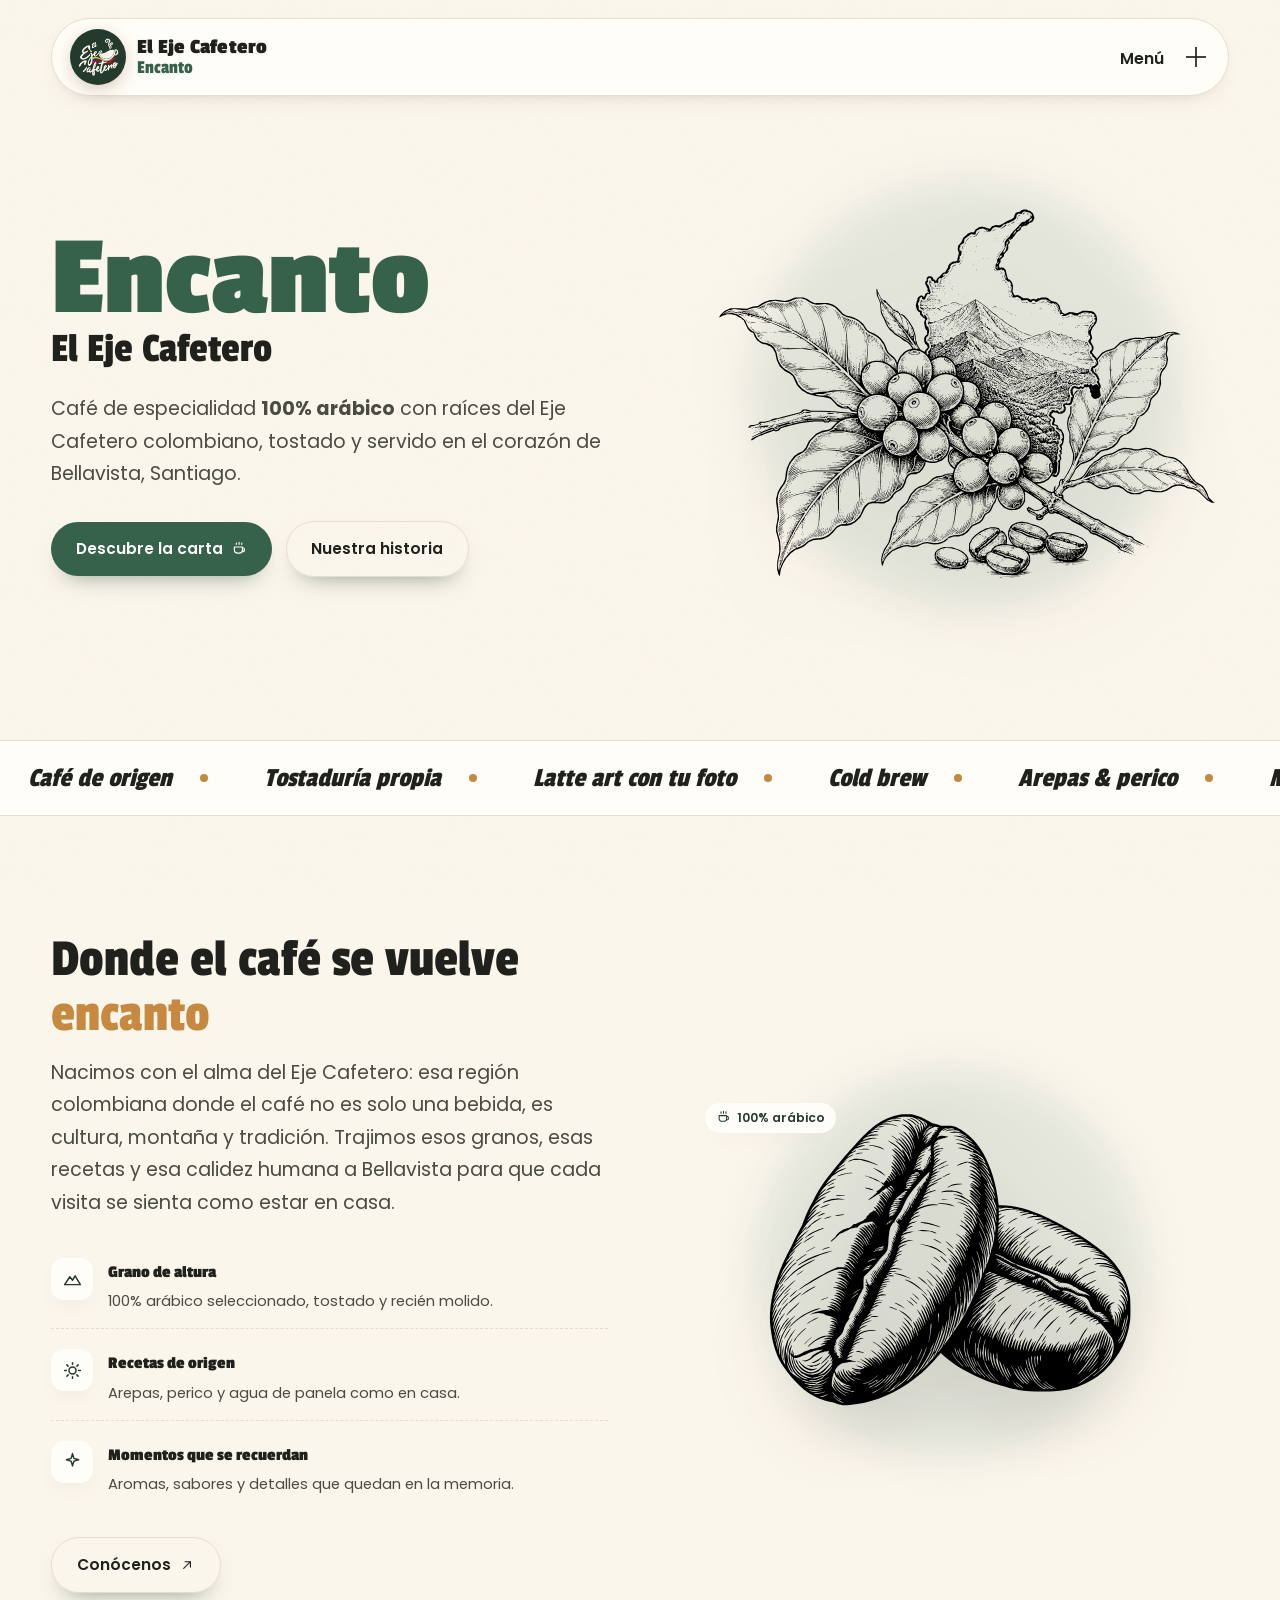
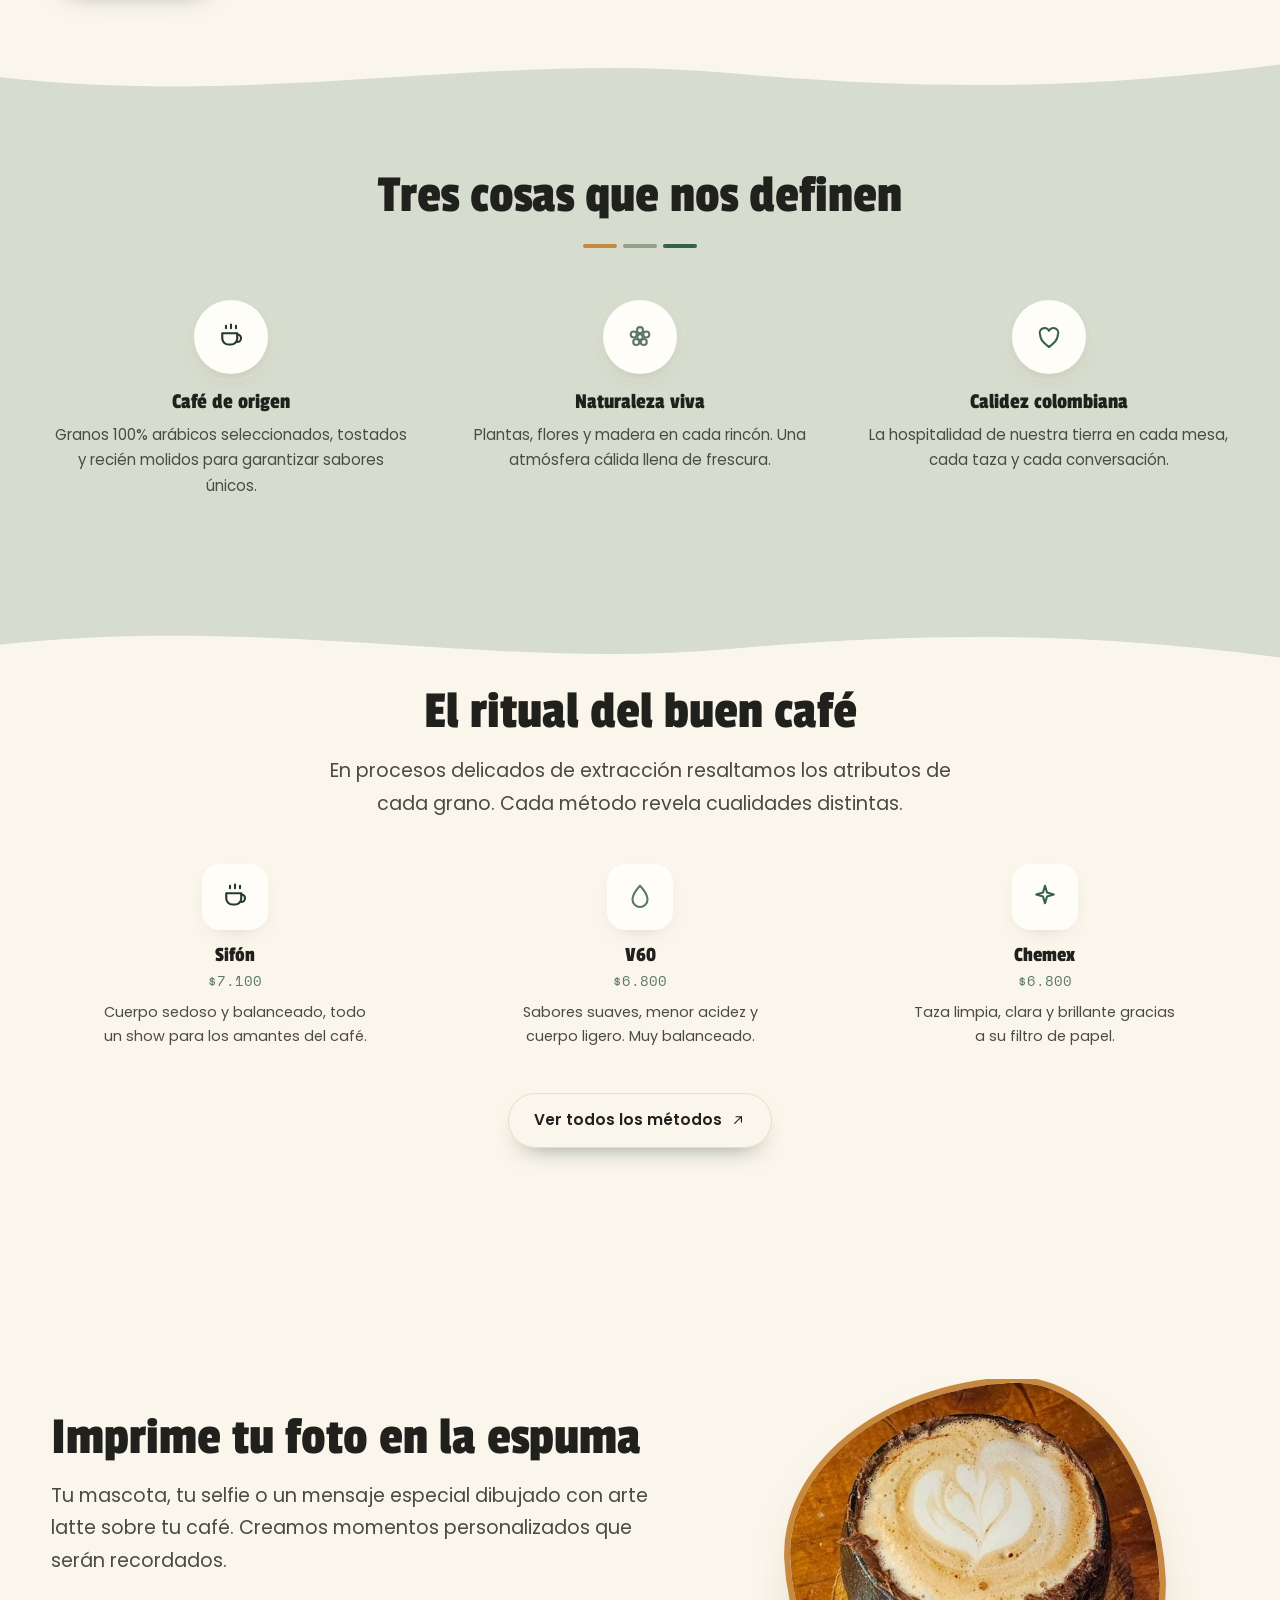
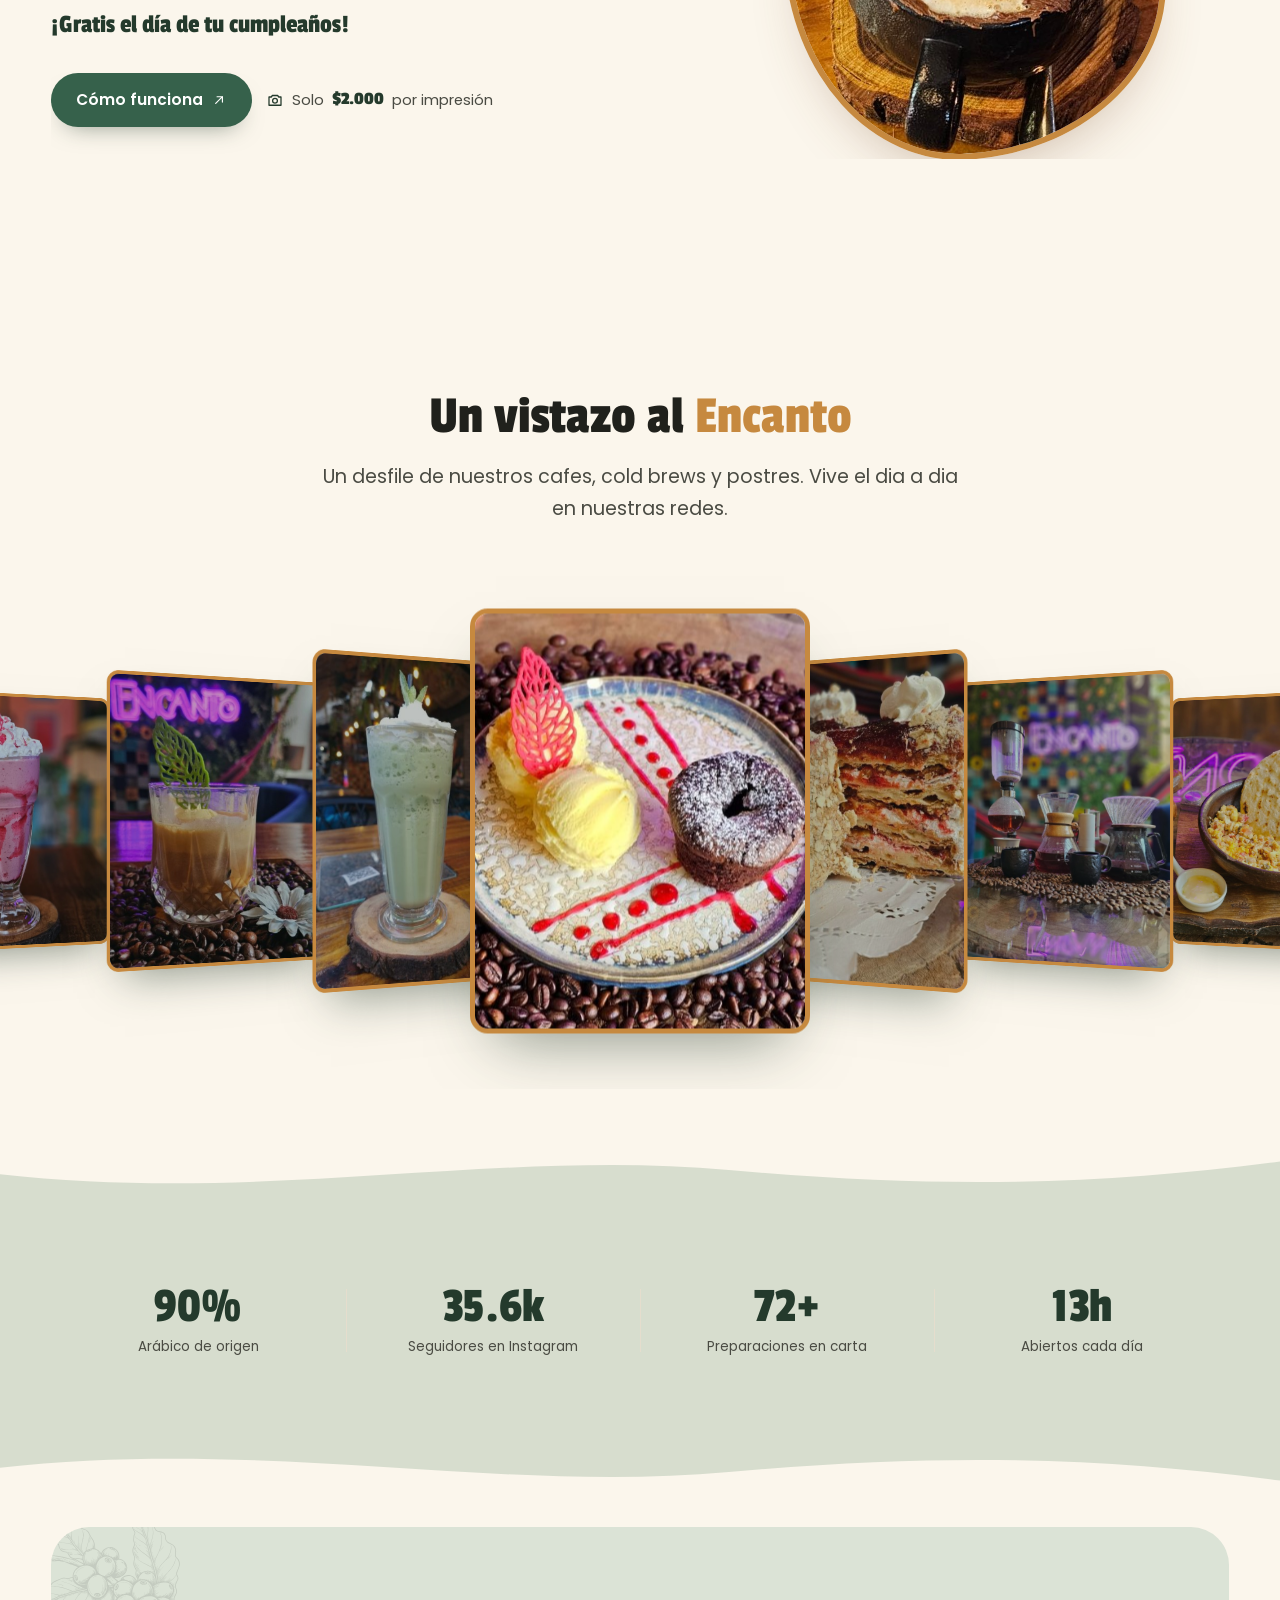
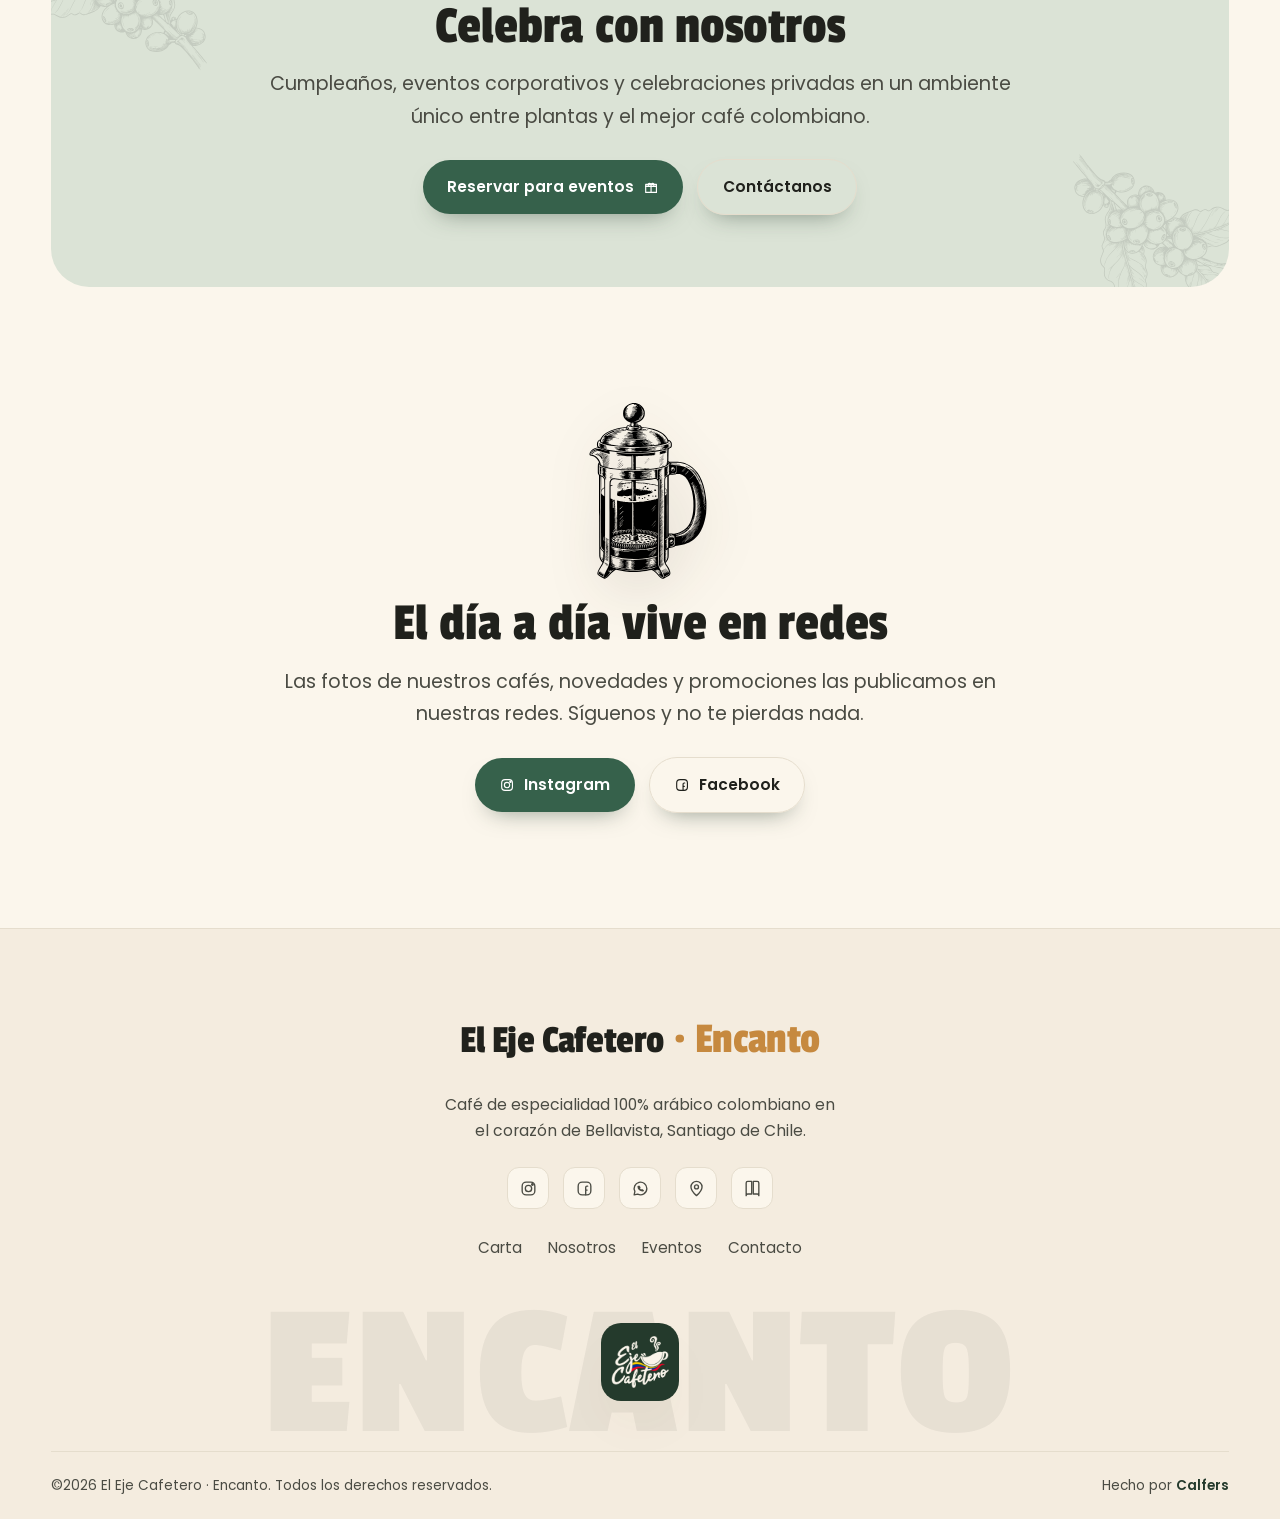
==== index.html @ 1b2e58f7 "Sitio web El Eje Cafetero · Encanto Café colombiano de especialidad en Bellavista, Santiago. Multipá" ====
<!DOCTYPE html>
<html lang="es">
<head>
<meta charset="UTF-8">
<meta name="viewport" content="width=device-width, initial-scale=1.0">
<title>El Eje Cafetero · Café colombiano de especialidad en Bellavista</title>
<meta name="description" content="El Eje Cafetero — Encanto. Café de especialidad 100% arábico colombiano en el corazón de Bellavista, Santiago. Métodos de filtrado, cold brew, arepas, postres y latte art con tu foto.">
<link rel="icon" href="assets/img/logo.svg">
<link rel="preconnect" href="https://fonts.googleapis.com">
<link rel="preconnect" href="https://fonts.gstatic.com" crossorigin>
<link href="https://fonts.googleapis.com/css2?family=Passion+One:wght@400;700;900&family=Poppins:wght@300;400;500;600&family=Space+Mono:wght@400;700&display=swap" rel="stylesheet">
<link rel="stylesheet" href="css/style.css">
</head>
<body>

<!-- ICON SPRITE -->
<svg width="0" height="0" style="position:absolute" aria-hidden="true"><defs>
<symbol id="ic-leaf" viewBox="0 0 24 24"><path d="M4 20c0-9 6-16 16-16 0 10-7 16-16 16z"/><path d="M9 15c2-3 5-5 8-6"/></symbol>
<symbol id="ic-coffee" viewBox="0 0 24 24"><path d="M5 9h12v4a5 5 0 0 1-5 5H10a5 5 0 0 1-5-5z"/><path d="M17 10a3 3 0 0 1 0 6"/><path d="M8 3v2M12 2v3M16 3v2"/></symbol>
<symbol id="ic-flower" viewBox="0 0 24 24"><circle cx="12" cy="12" r="2.2"/><circle cx="12" cy="6.5" r="2.4"/><circle cx="17" cy="10" r="2.4"/><circle cx="15" cy="16" r="2.4"/><circle cx="9" cy="16" r="2.4"/><circle cx="7" cy="10" r="2.4"/></symbol>
<symbol id="ic-cup" viewBox="0 0 24 24"><path d="M6 8h12l-1 11a2 2 0 0 1-2 2H9a2 2 0 0 1-2-2z"/><path d="M5 8h14l-1-3H6z"/></symbol>
<symbol id="ic-pin" viewBox="0 0 24 24"><path d="M12 21s7-6.3 7-11a7 7 0 1 0-14 0c0 4.7 7 11 7 11z"/><circle cx="12" cy="10" r="2.5"/></symbol>
<symbol id="ic-clock" viewBox="0 0 24 24"><circle cx="12" cy="12" r="8"/><path d="M12 8v4l3 2"/></symbol>
<symbol id="ic-camera" viewBox="0 0 24 24"><path d="M4 8h3l1.5-2h7L17 8h3v11H4z"/><circle cx="12" cy="13" r="3.2"/></symbol>
<symbol id="ic-instagram" viewBox="0 0 24 24"><rect x="4" y="4" width="16" height="16" rx="5"/><circle cx="12" cy="12" r="4"/><circle cx="17" cy="7" r="1"/></symbol>
<symbol id="ic-facebook" viewBox="0 0 24 24"><rect x="4" y="4" width="16" height="16" rx="5"/><path d="M13.5 20v-6M13.3 14h2M13.5 14v-3.4c0-1 .6-1.6 1.6-1.6H16"/></symbol>
<symbol id="ic-whatsapp" viewBox="0 0 24 24"><path d="M20 12a8 8 0 0 1-11.5 7.2L4 20l.9-4.3A8 8 0 1 1 20 12z"/><path d="M9 9.5c0 3 2.5 5.5 5.5 5.5.6 0 1-.5 1-.5l-1.5-1-1 .7c-1.2-.6-2.1-1.5-2.5-2.6l.7-.9-1-1.5s-.5.4-.7.8z"/></symbol>
<symbol id="ic-arrow-ur" viewBox="0 0 24 24"><path d="M7 17L17 7M9 7h8v8"/></symbol>
<symbol id="ic-arrow-up" viewBox="0 0 24 24"><path d="M12 19V5M6 11l6-6 6 6"/></symbol>
<symbol id="ic-heart" viewBox="0 0 24 24"><path d="M12 20s-7-4.6-7-9.5A3.7 3.7 0 0 1 12 7a3.7 3.7 0 0 1 7 3.5C19 15.4 12 20 12 20z"/></symbol>
<symbol id="ic-mountain" viewBox="0 0 24 24"><path d="M3 19l6-9 3 4 3-5 6 10z"/></symbol>
<symbol id="ic-drop" viewBox="0 0 24 24"><path d="M12 3s6 6.5 6 11a6 6 0 0 1-12 0c0-4.5 6-11 6-11z"/></symbol>
<symbol id="ic-sun" viewBox="0 0 24 24"><circle cx="12" cy="12" r="4"/><path d="M12 3v2M12 19v2M3 12h2M19 12h2M5.6 5.6l1.4 1.4M17 17l1.4 1.4M18.4 5.6L17 7M7 17l-1.4 1.4"/></symbol>
<symbol id="ic-sparkle" viewBox="0 0 24 24"><path d="M12 3l1.6 5.4L19 10l-5.4 1.6L12 17l-1.6-5.4L5 10l5.4-1.6z"/></symbol>
<symbol id="ic-gift" viewBox="0 0 24 24"><path d="M4 11h16v9H4z"/><path d="M4 8h16v3H4zM12 8v12M12 8c-2-3-6-1-4 1M12 8c2-3 6-1 4 1"/></symbol>
<symbol id="ic-book" viewBox="0 0 24 24"><path d="M4 5a2 2 0 0 1 2-2h5v16H6a2 2 0 0 0-2 2z"/><path d="M20 5a2 2 0 0 0-2-2h-5v16h5a2 2 0 0 1 2 2z"/></symbol>
</defs></svg>

<div class="bg-ambient"></div>
<div class="bg-noise"></div>
<div id="veil"></div>
<div id="preloader"><div class="pre-cup"><div class="cup"><div class="pre-steam"><span></span><span></span><span></span></div><img src="assets/img/logo.png" alt="" style="width:80px;height:80px"></div><div class="pre-label">El Eje Cafetero</div><div class="pre-bar"><i></i></div></div></div>

<!-- KINETIC NAV -->
<header class="kn-head">
  <div class="wrap"><div class="kn-bar">
    <a href="index.html" class="brand kn-brand"><img src="assets/img/logo.png" alt=""><span class="bt"><b>El Eje Cafetero</b><small>Encanto</small></span></a>
    <div class="kn-toggle" role="button" aria-label="Abrir menú" tabindex="0">
      <span class="kn-words"><span>Menú</span><span>Cerrar</span></span>
      <svg class="kn-plus" viewBox="0 0 16 16" aria-hidden="true"><path d="M7.33 16V0h1.34v16z" fill="currentColor"/><path d="M16 8.67H0V7.33h16z" fill="currentColor"/></svg>
    </div>
  </div></div>
</header>
<div class="kn-overlay">
  <div class="kn-scrim"></div>
  <div class="kn-drawer">
    <div class="kn-panel p1"></div><div class="kn-panel p2"></div><div class="kn-panel p3"></div>
    <div class="kn-content">
      <img class="kn-branch" src="assets/img/cafe1.svg" alt="">
      <div class="kn-eyebrow">El Eje Cafetero · Encanto</div>
      <ul class="kn-list">
        <li><a href="index.html"><span class="kn-n">01</span> Inicio</a></li>
        <li><a href="carta.html"><span class="kn-n">02</span> Carta</a></li>
        <li><a href="nosotros.html"><span class="kn-n">03</span> Nosotros</a></li>
        <li><a href="eventos.html"><span class="kn-n">04</span> Eventos</a></li>
        <li><a href="contacto.html"><span class="kn-n">05</span> Contacto</a></li>
      </ul>
      <div class="kn-foot">
        <span class="l"><svg class="ic"><use href="#ic-pin"/></svg> Barrio Bellavista, Santiago</span>
        <span class="l"><svg class="ic"><use href="#ic-clock"/></svg> Lun a Dom · 8:00 – 22:00</span>
        <a class="l" href="https://www.instagram.com/encanto_elejecafetero/" target="_blank" rel="noopener"><svg class="ic"><use href="#ic-instagram"/></svg> @encanto_elejecafetero</a>
      </div>
    </div>
  </div>
</div>

<!-- HERO -->
<section class="hero">
  <div class="wrap hero-grid">
    <div class="hero-text" data-reveal="left">
      <h1><span class="en">Encanto</span><span class="plain">El Eje Cafetero</span></h1>
      <p class="lead mt-s">Café de especialidad <b>100% arábico</b> con raíces del Eje Cafetero colombiano, tostado y servido en el corazón de Bellavista, Santiago.</p>
      <div class="hero-cta mt-m">
        <a href="carta.html" class="btn">Descubre la carta <svg class="ic"><use href="#ic-coffee"/></svg></a>
        <a href="nosotros.html" class="btn btn-ghost">Nuestra historia</a>
      </div>
    </div>
    <div class="hero-ill" data-reveal="right">
      <span class="halo"></span>
      <img src="assets/img/cafecolombia.svg" alt="Rama de café y mapa de Colombia">
    </div>
  </div>
</section>

<!-- MARQUEE -->
<div class="marquee"><div class="marquee-track">
  <span>Café de origen</span><span>Tostaduría propia</span><span>Latte art con tu foto</span><span>Cold brew</span><span>Arepas &amp; perico</span><span>Métodos de filtrado</span>
  <span>Café de origen</span><span>Tostaduría propia</span><span>Latte art con tu foto</span><span>Cold brew</span><span>Arepas &amp; perico</span><span>Métodos de filtrado</span>
</div></div>

<!-- HISTORIA -->
<section class="section">
  <div class="wrap zz">
    <div class="zz-text" data-reveal="left">
      <h2 class="h-lg">Donde el café se vuelve <span class="script">encanto</span></h2>
      <p class="lead mt-s">Nacimos con el alma del Eje Cafetero: esa región colombiana donde el café no es solo una bebida, es cultura, montaña y tradición. Trajimos esos granos, esas recetas y esa calidez humana a Bellavista para que cada visita se sienta como estar en casa.</p>
      <ul class="feature-list">
        <li><span class="fi"><svg class="ic"><use href="#ic-mountain"/></svg></span><div><b>Grano de altura</b><span>100% arábico seleccionado, tostado y recién molido.</span></div></li>
        <li><span class="fi"><svg class="ic"><use href="#ic-sun"/></svg></span><div><b>Recetas de origen</b><span>Arepas, perico y agua de panela como en casa.</span></div></li>
        <li><span class="fi"><svg class="ic"><use href="#ic-sparkle"/></svg></span><div><b>Momentos que se recuerdan</b><span>Aromas, sabores y detalles que quedan en la memoria.</span></div></li>
      </ul>
      <a href="nosotros.html" class="btn btn-ghost mt-m">Conócenos <svg class="ic"><use href="#ic-arrow-ur"/></svg></a>
    </div>
    <div class="zz-media" data-reveal="right">
      <div class="ill-free"><span class="halo"></span><span class="tag"><svg class="ic"><use href="#ic-coffee"/></svg> 100% arábico</span><img src="assets/img/cafe2.svg" alt="Granos de café ilustrados"></div>
    </div>
  </div>
</section>

<!-- ESENCIA trio -->
<section class="section sec-sage wv-sage" style="padding-top:clamp(30px,5vw,60px)">
  <div class="wrap head center" data-reveal>
    <h2 class="h-lg">Tres cosas que nos definen</h2>
    <div class="tri-thread"><i></i><i></i><i></i></div>
  </div>
  <div class="wrap trio mt-l">
    <div class="t" data-reveal data-delay="1"><div class="ring"><svg class="ic"><use href="#ic-coffee"/></svg></div><h3>Café de origen</h3><p>Granos 100% arábicos seleccionados, tostados y recién molidos para garantizar sabores únicos.</p></div>
    <div class="t" data-reveal data-delay="2"><div class="ring"><svg class="ic"><use href="#ic-flower"/></svg></div><h3>Naturaleza viva</h3><p>Plantas, flores y madera en cada rincón. Una atmósfera cálida llena de frescura.</p></div>
    <div class="t" data-reveal data-delay="3"><div class="ring"><svg class="ic"><use href="#ic-heart"/></svg></div><h3>Calidez colombiana</h3><p>La hospitalidad de nuestra tierra en cada mesa, cada taza y cada conversación.</p></div>
  </div>
</section>

<!-- MÉTODOS (iconos, sin fotos) -->
<section class="section sec-amber" style="padding-top:clamp(40px,6vw,70px)">
  <div class="wrap head center" data-reveal>
    <h2 class="h-lg">El ritual del buen café</h2>
    <p class="lead mt-s">En procesos delicados de extracción resaltamos los atributos de cada grano. Cada método revela cualidades distintas.</p>
  </div>
  <div class="wrap method-strip mt-l" style="align-items:start">
    <div class="method-ill" data-reveal data-delay="1"><div class="mi-ico"><svg class="ic"><use href="#ic-coffee"/></svg></div><h4>Sifón</h4><div class="m-price">$7.100</div><p>Cuerpo sedoso y balanceado, todo un show para los amantes del café.</p></div>
    <div class="method-ill" data-reveal data-delay="2"><div class="mi-ico"><svg class="ic"><use href="#ic-drop"/></svg></div><h4>V60</h4><div class="m-price">$6.800</div><p>Sabores suaves, menor acidez y cuerpo ligero. Muy balanceado.</p></div>
    <div class="method-ill" data-reveal data-delay="3"><div class="mi-ico"><svg class="ic"><use href="#ic-sparkle"/></svg></div><h4>Chemex</h4><div class="m-price">$6.800</div><p>Taza limpia, clara y brillante gracias a su filtro de papel.</p></div>
  </div>
  <div class="center mt-l" data-reveal><a href="carta.html" class="btn btn-ghost">Ver todos los métodos <svg class="ic"><use href="#ic-arrow-ur"/></svg></a></div>
</section>

<!-- IMPRIME TU FOTO -->
<section class="section sec-greenpale">
  <div class="wrap">
    <div class="print-band" data-reveal="scale">
      <div class="pb-grid">
        <div>
          <h2 class="h-lg">Imprime tu foto en la espuma</h2>
          <p class="lead mt-s">Tu mascota, tu selfie o un mensaje especial dibujado con arte latte sobre tu café. Creamos momentos personalizados que serán recordados.</p>
          <p class="mt-m" style="font-family:var(--font-script);font-size:1.6rem;color:var(--coral-deep)">¡Gratis el día de tu cumpleaños!</p>
          <div class="hero-cta mt-m">
            <a href="eventos.html" class="btn">Cómo funciona <svg class="ic"><use href="#ic-arrow-ur"/></svg></a>
            <span class="price-tag"><svg class="ic" style="width:18px;height:18px;color:var(--coral-deep)"><use href="#ic-camera"/></svg> Solo <b>$2.000</b> por impresión</span>
          </div>
        </div>
        <figure class="polaroid"><img src="assets/img/latte-2.jpg" alt="Latte art personalizado"><figcaption>tu recuerdo en café</figcaption></figure>
      </div>
    </div>
  </div>
</section>

<!-- CARRUSEL coverflow -->
<section class="section">
  <div class="wrap head center" data-reveal>
    <h2 class="h-lg">Un vistazo al <span class="script">Encanto</span></h2>
    <p class="lead mt-s">Un desfile de nuestros cafes, cold brews y postres. Vive el dia a dia en nuestras redes.</p>
  </div>
  <div class="cflow" data-coverflow data-images='["assets/img/hero-latte.jpg","assets/img/coldbrew-2.jpg","assets/img/juices.jpg","assets/img/tea-purple.jpg","assets/img/cake-red.jpg","assets/img/latte-1.jpg","assets/img/frappe-pink.jpg","assets/img/icedlatte.jpg","assets/img/matcha.jpg","assets/img/postre.jpg","assets/img/cake-milhoja.jpg","assets/img/filtrados.jpg","assets/img/arepa.jpg","assets/img/sandwich.jpg","assets/img/coldbrew-neon.jpg","assets/img/bombon.jpg","assets/img/milkshake.jpg","assets/img/sifon.jpg"]'></div>
</section>

<!-- STATS -->
<section class="section sec-sage wv-sage" style="padding:clamp(40px,5vw,70px) 0">
  <div class="wrap">
    <div class="stats" data-reveal>
      <div class="stat"><div class="num" data-count="100" data-suffix="%">0</div><div class="lbl">Arábico de origen</div></div>
      <div class="stat"><div class="num" data-count="39.5" data-dec="1" data-suffix="k">0</div><div class="lbl">Seguidores en Instagram</div></div>
      <div class="stat"><div class="num" data-count="80" data-suffix="+">0</div><div class="lbl">Preparaciones en carta</div></div>
      <div class="stat"><div class="num" data-count="14" data-suffix="h">0</div><div class="lbl">Abiertos cada día</div></div>
    </div>
  </div>
</section>

<!-- EVENTOS CTA (sin foto) -->
<section class="section" style="padding-top:clamp(48px,7vw,96px)">
  <div class="wrap">
    <div class="cta-band" data-reveal="scale">
      <img class="cta-branch a" src="assets/img/cafe1.svg" alt="">
      <img class="cta-branch b" src="assets/img/cafe1.svg" alt="">
      <h2 class="h-lg">Celebra con nosotros</h2>
      <p class="lead mt-s" style="margin-inline:auto">Cumpleaños, eventos corporativos y celebraciones privadas en un ambiente único entre plantas y el mejor café colombiano.</p>
      <div class="hero-cta mt-m" style="justify-content:center">
        <a href="eventos.html" class="btn">Reservar para eventos <svg class="ic"><use href="#ic-gift"/></svg></a>
        <a href="contacto.html" class="btn btn-ghost">Contáctanos</a>
      </div>
    </div>
  </div>
</section>

<!-- REDES (sin grilla de fotos) -->
<section class="section" style="padding-top:0">
  <div class="wrap center" data-reveal>
    <div class="redes-ill"><img src="assets/img/cafe3.svg" alt="Prensa francesa ilustrada"></div>
    <h2 class="h-lg mt-s">El día a día vive en redes</h2>
    <p class="lead mt-s" style="margin-inline:auto">Las fotos de nuestros cafés, novedades y promociones las publicamos en nuestras redes. Síguenos y no te pierdas nada.</p>
    <div class="hero-cta mt-m" style="justify-content:center">
      <a href="https://www.instagram.com/encanto_elejecafetero/" target="_blank" rel="noopener" class="btn"><svg class="ic"><use href="#ic-instagram"/></svg> Instagram</a>
      <a href="https://www.facebook.com/p/El-eje-cafetero-100063530592219/" target="_blank" rel="noopener" class="btn btn-ghost"><svg class="ic"><use href="#ic-facebook"/></svg> Facebook</a>
    </div>
  </div>
</section>

<!-- FOOTER -->
<footer class="foot">
  <div class="wrap">
    <div class="foot-top">
      <div class="foot-name">El Eje Cafetero <span class="script">· Encanto</span></div>
      <p class="foot-tag">Café de especialidad 100% arábico colombiano en el corazón de Bellavista, Santiago de Chile.</p>
      <div class="foot-social">
        <a href="https://www.instagram.com/encanto_elejecafetero/" target="_blank" rel="noopener" aria-label="Instagram"><svg class="ic"><use href="#ic-instagram"/></svg></a>
        <a href="https://www.facebook.com/p/El-eje-cafetero-100063530592219/" target="_blank" rel="noopener" aria-label="Facebook"><svg class="ic"><use href="#ic-facebook"/></svg></a>
        <a href="https://wa.me/56900000000" target="_blank" rel="noopener" aria-label="WhatsApp"><svg class="ic"><use href="#ic-whatsapp"/></svg></a>
        <a href="https://www.google.com/maps/search/cafeteria+bellavista+santiago" target="_blank" rel="noopener" aria-label="Mapa"><svg class="ic"><use href="#ic-pin"/></svg></a>
        <a href="carta.html" aria-label="Carta"><svg class="ic"><use href="#ic-book"/></svg></a>
      </div>
      <nav class="foot-nav">
        <a href="carta.html">Carta</a><a href="nosotros.html">Nosotros</a><a href="eventos.html">Eventos</a><a href="contacto.html">Contacto</a>
      </nav>
    </div>
    <div class="foot-word">
      <span class="foot-watermark">ENCANTO</span>
      <div class="foot-badge"><img src="assets/img/logo.png" alt="El Eje Cafetero"></div>
    </div>
    <div class="foot-legal">
      <span>©2026 El Eje Cafetero · Encanto. Todos los derechos reservados.</span>
      <span>Hecho por <a href="https://calfers.com" target="_blank" rel="noopener">Calfers</a></span>
    </div>
  </div>
</footer>

<button id="toTop" aria-label="Volver arriba"><svg class="ic"><use href="#ic-arrow-up"/></svg></button>
<script src="js/main.js"></script>
</body>
</html>
---- css/style.css ----
/* =========================================================
   EL EJE CAFETERO · Encanto
   Café de especialidad colombiano · Bellavista, Santiago
   Estética clara · pastel colombiano–caribeño
   ========================================================= */

/* ---------- Tokens ---------- */
:root{
  /* base — crema / marfil (pastel, plano) */
  --cream:#fbf6ec;
  --sand:#f0e9dd;
  --paper:#fffdf8;
  --paper-2:#f4ecdf;
  --espresso:#243a2c;   /* verde bosque para secciones/insignias oscuras */

  /* tinta cálida */
  --ink:#20211c;
  --ink-soft:#4a4b43;
  --muted:#7c8a78;
  --line:#e5ddcd;

  /* PALETA (pastel natural) — verde bosque · salvia · ámbar */
  --coral:#36614b;      /* verde bosque (primario) */
  --coral-deep:#243a2c;
  --coral-soft:#dbe3d6;
  --mango:#c6893f;      /* ámbar (acento) */
  --mango-deep:#a86f2c;
  --mango-soft:#f0e2cb;
  --aqua:#7c8a78;       /* salvia */
  --aqua-deep:#5c7a63;
  --aqua-soft:#d7ddce;
  --leaf:#5c7a63;
  --leaf-deep:#36614b;
  --leaf-soft:#cdd6cb;
  --rose:#c6893f;
  --rose-soft:#f0e2cb;
  --sky:#8fa08d;
  --sky-deep:#5c7a63;
  --sky-soft:#d9dfd2;
  --wa:#3f7d59;

  --radius:16px;
  --radius-lg:26px;
  --radius-xl:38px;
  --shadow-s:0 8px 22px -14px rgba(90,60,40,.35);
  --shadow:0 26px 60px -30px rgba(120,70,40,.45);
  --shadow-warm:0 30px 70px -34px rgba(207,107,72,.5);
  --maxw:1180px;

  --font-display:'Passion One', system-ui, sans-serif;
  --font-body:'Poppins', system-ui, sans-serif;
  --font-mono:'Space Mono', ui-monospace, monospace;
  --font-script:'Passion One', system-ui, sans-serif;

  --ease:cubic-bezier(.22,.61,.36,1);
}

/* ---------- Reset ---------- */
*,*::before,*::after{box-sizing:border-box;margin:0;padding:0}
html{scroll-behavior:smooth;-webkit-text-size-adjust:100%}
body{
  font-family:var(--font-body);
  color:var(--ink);
  background:var(--cream);
  line-height:1.7;
  overflow-x:hidden;
  min-height:100vh;
}
img{max-width:100%;display:block}
a{color:inherit;text-decoration:none}
button{font-family:inherit;cursor:pointer;border:none;background:none;color:inherit}
ul{list-style:none}
::selection{background:var(--coral-soft);color:var(--coral-deep)}
svg{display:block}
.ic{width:1.15em;height:1.15em;fill:none;stroke:currentColor;stroke-width:1.7;stroke-linecap:round;stroke-linejoin:round}

/* ---------- Ambient soft background ---------- */
.bg-ambient{
  position:fixed;inset:0;z-index:-3;
  background:
    radial-gradient(760px 520px at 8% -6%, rgba(244,191,31,.16), transparent 60%),
    radial-gradient(720px 620px at 98% 4%, rgba(59,69,201,.10), transparent 62%),
    radial-gradient(820px 640px at 50% 116%, rgba(74,147,112,.14), transparent 60%),
    linear-gradient(180deg,#fcf7ec,#faf4e8 45%,#f6efe1);
}
.bg-noise{
  position:fixed;inset:0;z-index:-2;pointer-events:none;opacity:.5;
  background-image:url("data:image/svg+xml,%3Csvg xmlns='http://www.w3.org/2000/svg' width='140' height='140'%3E%3Cfilter id='n'%3E%3CfeTurbulence type='fractalNoise' baseFrequency='0.85' numOctaves='2'/%3E%3C/filter%3E%3Crect width='100%25' height='100%25' filter='url(%23n)' opacity='0.03'/%3E%3C/svg%3E");
}
#flora{position:fixed;inset:0;z-index:-1;pointer-events:none;overflow:hidden}
.flora-item{position:absolute;top:-8vh;will-change:transform;opacity:0;animation:drift linear forwards}
@keyframes drift{
  0%{transform:translateY(-10vh) rotate(0);opacity:0}
  10%{opacity:.45}
  90%{opacity:.4}
  100%{transform:translateY(112vh) rotate(300deg);opacity:0}
}

/* ---------- Preloader ---------- */
#preloader{
  position:fixed;inset:0;z-index:9999;display:grid;place-items:center;
  background:radial-gradient(circle at 50% 42%,#fffdf8,#f6ead6);
  transition:opacity .7s var(--ease),visibility .7s;
}
#preloader.done{opacity:0;visibility:hidden}
.pre-cup{display:flex;flex-direction:column;align-items:center;gap:16px}
.pre-cup .cup{width:80px;height:80px;position:relative}
.pre-steam span{position:absolute;bottom:80px;left:calc(50% - 2px);width:4px;height:22px;border-radius:6px;
  background:linear-gradient(var(--coral),transparent);opacity:0;animation:steam 1.8s infinite}
.pre-steam span:nth-child(1){transform:translateX(-13px);animation-delay:0s}
.pre-steam span:nth-child(2){animation-delay:.4s}
.pre-steam span:nth-child(3){transform:translateX(13px);animation-delay:.8s}
@keyframes steam{0%{opacity:0;transform:translateY(0) scaleY(.6)}40%{opacity:.7}100%{opacity:0;transform:translateY(-22px) scaleY(1.3)}}
.pre-label{font-family:var(--font-script);font-size:2rem;color:var(--coral-deep)}
.pre-bar{width:150px;height:3px;border-radius:3px;background:rgba(0,0,0,.08);overflow:hidden}
.pre-bar i{display:block;height:100%;width:40%;background:linear-gradient(90deg,var(--mango),var(--coral),var(--aqua));animation:load 1.1s var(--ease) infinite}
@keyframes load{0%{transform:translateX(-100%)}100%{transform:translateX(320%)}}

/* ---------- Page transition veil ---------- */
#veil{position:fixed;inset:0;z-index:9000;pointer-events:none;background:var(--cream);opacity:0;transition:opacity .5s var(--ease)}
body.leaving #veil{opacity:1;pointer-events:all}

/* ---------- Layout helpers ---------- */
.wrap{width:min(var(--maxw),92vw);margin-inline:auto}
.section{padding:clamp(64px,9vw,120px) 0;position:relative}
.tint-aqua{background:linear-gradient(180deg,var(--aqua-soft),#eef8f5)}
.tint-coral{background:linear-gradient(180deg,var(--coral-soft),#fdeee5)}
.tint-mango{background:linear-gradient(180deg,var(--mango-soft),#fdf5df)}
.tint-leaf{background:linear-gradient(180deg,var(--leaf-soft),#eff6e3)}
.tint-paper{background:var(--paper)}

h1,h2,h3,h4{font-family:var(--font-display);font-weight:600;line-height:1.05;letter-spacing:-.01em;color:var(--ink)}
.h-xl{font-size:clamp(2.7rem,7vw,5.2rem)}
.h-lg{font-size:clamp(2rem,4.6vw,3.4rem)}
.h-md{font-size:clamp(1.5rem,3vw,2.2rem)}
.script{font-family:var(--font-script);color:var(--coral);font-weight:700}
.lead{font-size:clamp(1.02rem,1.5vw,1.2rem);color:var(--ink-soft);max-width:62ch}
.center{text-align:center}
.center .lead{margin-inline:auto}
.thread{height:0;border:none;border-top:2px dotted var(--line);margin:22px 0;position:relative}
.tri-thread{display:inline-flex;gap:6px;align-items:center}
.tri-thread i{width:34px;height:4px;border-radius:4px}
.tri-thread i:nth-child(1){background:var(--mango)}
.tri-thread i:nth-child(2){background:var(--sky)}
.tri-thread i:nth-child(3){background:var(--coral)}
.center .tri-thread{margin:20px auto 0}

/* ---------- Buttons ---------- */
.btn{
  --bg:var(--coral);--fg:#fff;
  display:inline-flex;align-items:center;gap:.55em;
  padding:.9em 1.6em;border-radius:100px;font-weight:600;font-size:.96rem;
  background:var(--bg);color:var(--fg);position:relative;overflow:hidden;
  transition:transform .3s var(--ease),box-shadow .3s var(--ease),background .3s;
  box-shadow:0 14px 26px -14px rgba(207,107,72,.6);
}
.btn:hover{transform:translateY(-3px);box-shadow:0 20px 34px -14px rgba(207,107,72,.7)}
.btn .ic{width:1.05em;height:1.05em}
.btn-ghost{--bg:transparent;--fg:var(--ink);border:1.6px solid var(--line);box-shadow:none}
.btn-ghost:hover{border-color:var(--coral);color:var(--coral-deep);box-shadow:none}
.btn-aqua{--bg:var(--aqua-deep)}
.btn-wa{--bg:var(--wa)}
.btn-dark{--bg:var(--ink)}

/* ---------- Header / Nav ---------- */
.site-head{position:fixed;top:0;left:0;right:0;z-index:800;transition:padding .4s;padding:18px 0}
.nav{display:flex;align-items:center;justify-content:space-between;gap:20px;
  padding:10px 14px 10px 18px;border-radius:100px;transition:background .4s,box-shadow .4s,border-color .4s;
  border:1px solid transparent}
.site-head.scrolled .nav{background:rgba(255,253,249,.82);backdrop-filter:blur(14px) saturate(1.2);
  border-color:var(--line);box-shadow:var(--shadow-s)}
.brand{display:flex;align-items:center;gap:11px}
.brand img{width:44px;height:44px;filter:drop-shadow(0 4px 8px rgba(120,70,40,.18))}
.brand .bt{line-height:1;display:flex;flex-direction:column}
.brand .bt b{font-family:var(--font-display);font-size:1.08rem;letter-spacing:.01em;color:var(--ink)}
.brand .bt small{font-family:var(--font-script);color:var(--coral);font-size:1rem;margin-top:-1px}
.nav-links{display:flex;align-items:center;gap:2px}
.nav-links a{padding:.5em .95em;border-radius:100px;font-size:.93rem;font-weight:500;color:var(--ink-soft);position:relative;transition:color .3s,background .3s}
.nav-links a:hover{color:var(--ink)}
.nav-links a.active{color:var(--coral-deep);background:var(--coral-soft)}
.nav-cta{display:flex;align-items:center;gap:12px}
.burger{display:none;width:44px;height:44px;border-radius:14px;background:var(--sand);position:relative}
.burger span{position:absolute;left:12px;right:12px;height:2px;background:var(--ink);border-radius:2px;transition:.3s}
.burger span:nth-child(1){top:16px}.burger span:nth-child(2){top:21px}.burger span:nth-child(3){top:26px}
.burger.open span:nth-child(1){top:21px;transform:rotate(45deg)}
.burger.open span:nth-child(2){opacity:0}
.burger.open span:nth-child(3){top:21px;transform:rotate(-45deg)}
.mobile-menu{position:fixed;inset:0;z-index:790;background:rgba(252,246,236,.98);backdrop-filter:blur(6px);
  display:flex;flex-direction:column;align-items:center;justify-content:center;gap:6px;opacity:0;visibility:hidden;transition:opacity .4s,visibility .4s}
.mobile-menu.open{opacity:1;visibility:visible}
.mobile-menu a{font-family:var(--font-display);font-size:2rem;color:var(--ink-soft);transition:color .3s,transform .3s}
.mobile-menu a:hover{color:var(--coral);transform:scale(1.04)}

/* ---------- HERO ---------- */
.hero{position:relative;padding:150px 0 90px;overflow:hidden}
.hero-grid{display:grid;grid-template-columns:1.05fr .95fr;gap:clamp(30px,5vw,64px);align-items:center}
.hero-flagchip{display:inline-flex;align-items:center;gap:9px;padding:.4em .9em;border-radius:100px;background:var(--paper);border:1px solid var(--line);font-size:.82rem;color:var(--ink-soft);box-shadow:var(--shadow-s)}
.flag-dot{display:inline-flex;border-radius:3px;overflow:hidden;width:22px;height:15px;box-shadow:0 1px 3px rgba(0,0,0,.12)}
.flag-dot i{flex:1}.flag-dot i:nth-child(1){background:var(--mango)}.flag-dot i:nth-child(2){background:var(--sky)}.flag-dot i:nth-child(3){background:var(--coral)}
.hero h1{margin:20px 0 8px}
.hero h1 .en{display:block;font-family:var(--font-script);font-weight:700;color:var(--coral);font-size:clamp(3.6rem,9vw,6.4rem);line-height:.85}
.hero h1 .plain{display:block;font-size:clamp(1.6rem,3.4vw,2.4rem);color:var(--ink);font-weight:500}
.hero .lead{margin:22px 0 30px}
.hero-cta{display:flex;flex-wrap:wrap;gap:14px;align-items:center}
.hero-note{display:flex;align-items:center;gap:20px;margin-top:30px;flex-wrap:wrap}
.hero-note .mini{display:flex;align-items:center;gap:9px;font-size:.86rem;color:var(--ink-soft)}
.hero-note .mini .ic{width:19px;height:19px;color:var(--aqua-deep)}

/* hero media collage */
.hero-media{position:relative;aspect-ratio:1/1}
.hero-media .m-main{position:absolute;inset:6% 10% 6% 6%;border-radius:var(--radius-xl);overflow:hidden;box-shadow:var(--shadow);border:6px solid var(--paper)}
.hero-media .m-main img{width:100%;height:100%;object-fit:cover}
.hero-media .m-badge{position:absolute;right:2%;bottom:12%;background:var(--paper);border-radius:20px;padding:14px 18px;box-shadow:var(--shadow);display:flex;align-items:center;gap:12px;max-width:60%}
.hero-media .m-badge .n{font-family:var(--font-display);font-size:1.8rem;color:var(--coral);line-height:1}
.hero-media .m-badge small{font-size:.78rem;color:var(--ink-soft);line-height:1.3}
.hero-media .blob{position:absolute;border-radius:50%;filter:blur(6px);z-index:-1}
.hero-media .blob.b1{width:130px;height:130px;background:var(--aqua-soft);top:-4%;right:6%}
.hero-media .blob.b2{width:90px;height:90px;background:var(--mango-soft);bottom:2%;left:-2%}
.deco-leaf{position:absolute;width:90px;opacity:.9;z-index:2}
.hero-media .leaf-1{top:-3%;left:-2%;transform:rotate(-18deg)}
.hero-media .leaf-2{bottom:6%;right:-3%;transform:rotate(150deg);width:72px}

.scroll-hint{display:flex;align-items:center;gap:10px;margin-top:36px;font-size:.72rem;letter-spacing:.22em;text-transform:uppercase;color:var(--muted)}
.scroll-hint .ln{width:44px;height:1px;background:var(--muted);position:relative;overflow:hidden}
.scroll-hint .ln::after{content:"";position:absolute;inset:0;width:40%;background:var(--coral);animation:slide 1.8s infinite}
@keyframes slide{0%{transform:translateX(-120%)}100%{transform:translateX(320%)}}

/* ---------- Section dividers ---------- */
.wave{display:block;width:100%;height:auto;line-height:0}
.garland{display:flex;align-items:center;justify-content:center;gap:14px;color:var(--leaf-deep)}
.garland .ic{width:26px;height:26px}
.garland::before,.garland::after{content:"";height:1px;flex:0 0 80px;background:linear-gradient(90deg,transparent,var(--leaf))}
.garland::after{background:linear-gradient(90deg,var(--leaf),transparent)}

/* ---------- Section heading (no eyebrow) ---------- */
.head{max-width:66ch}
.head.center{margin-inline:auto}
.head .h-lg + .lead{margin-top:16px}

/* ---------- Editorial zig-zag rows ---------- */
.zz{display:grid;grid-template-columns:1fr 1fr;gap:clamp(28px,5vw,70px);align-items:center}
.zz + .zz{margin-top:clamp(40px,6vw,86px)}
.zz.rev .zz-text{order:2}
.zz-media{position:relative}
.zz-media .frame{border-radius:var(--radius-xl);overflow:hidden;box-shadow:var(--shadow);border:6px solid var(--paper);aspect-ratio:5/4}
.zz-media .frame img{width:100%;height:100%;object-fit:cover;transition:transform .8s var(--ease)}
.zz-media:hover .frame img{transform:scale(1.05)}
.zz-media .tag{position:absolute;top:16px;left:16px;background:var(--paper);border-radius:100px;padding:.4em .9em;font-size:.76rem;font-weight:600;color:var(--coral-deep);box-shadow:var(--shadow-s);display:inline-flex;align-items:center;gap:6px}
.zz-media .tag .ic{width:15px;height:15px}
.zz-media .price-chip{position:absolute;bottom:-14px;right:22px;background:var(--mango);color:#4a3510;font-family:var(--font-display);font-weight:600;font-size:1.15rem;padding:.4em .8em;border-radius:14px;box-shadow:var(--shadow-s)}
.zz-text h3{font-size:clamp(1.7rem,3.4vw,2.5rem);margin-bottom:10px}
.zz-num{font-family:var(--font-mono);font-size:.8rem;letter-spacing:.15em;color:var(--aqua-deep);margin-bottom:12px;display:inline-block}

/* ---------- Feature list (icons, no cards) ---------- */
.feature-list{display:grid;gap:6px;margin-top:24px}
.feature-list li{display:flex;gap:15px;align-items:flex-start;padding:14px 0;border-bottom:1px dashed var(--line)}
.feature-list li:last-child{border-bottom:none}
.feature-list .fi{flex:0 0 42px;height:42px;border-radius:13px;display:grid;place-items:center;background:var(--paper);box-shadow:var(--shadow-s);color:var(--coral-deep)}
.feature-list .fi .ic{width:21px;height:21px}
.feature-list b{display:block;font-family:var(--font-display);font-size:1.08rem;color:var(--ink)}
.feature-list span{font-size:.92rem;color:var(--ink-soft)}

/* ---------- Trio (icon columns, no boxes) ---------- */
.trio{display:grid;grid-template-columns:repeat(3,1fr);gap:clamp(24px,4vw,48px)}
.trio .t{text-align:center}
.trio .t .ring{width:74px;height:74px;margin:0 auto 18px;border-radius:50%;display:grid;place-items:center;
  background:var(--paper);box-shadow:var(--shadow-s);color:var(--coral-deep);position:relative}
.trio .t .ring::after{content:"";position:absolute;inset:-7px;border-radius:50%;border:1.6px dashed var(--line)}
.trio .t .ring .ic{width:30px;height:30px}
.trio .t:nth-child(2) .ring{color:var(--aqua-deep)}
.trio .t:nth-child(3) .ring{color:var(--leaf-deep)}
.trio .t h3{font-size:1.35rem;margin-bottom:8px}
.trio .t p{font-size:.94rem;color:var(--ink-soft)}

/* ---------- Steps (numbered, connected) ---------- */
.steps{display:grid;grid-template-columns:repeat(3,1fr);gap:clamp(20px,4vw,40px);position:relative}
.steps .st{text-align:center;position:relative}
.steps .st .no{width:58px;height:58px;margin:0 auto 16px;border-radius:50%;display:grid;place-items:center;
  font-family:var(--font-display);font-size:1.4rem;color:#fff;background:var(--coral);box-shadow:var(--shadow-s)}
.steps .st:nth-child(2) .no{background:var(--aqua-deep)}
.steps .st:nth-child(3) .no{background:var(--leaf-deep)}
.steps .st h3{font-size:1.25rem;margin-bottom:6px}
.steps .st p{font-size:.92rem;color:var(--ink-soft)}

/* ---------- Print feature band (no neon) ---------- */
.print-band{position:relative;overflow:hidden;border-radius:var(--radius-xl);
  background:linear-gradient(120deg,var(--coral-soft),var(--mango-soft) 55%,var(--aqua-soft));
  padding:clamp(34px,5vw,66px)}
.print-band .pb-grid{display:grid;grid-template-columns:1.1fr .9fr;gap:clamp(28px,4vw,54px);align-items:center;position:relative;z-index:1}
.print-band .polaroid{background:var(--paper);padding:14px 14px 46px;border-radius:12px;box-shadow:var(--shadow);transform:rotate(-3deg);max-width:330px;margin-inline:auto}
.print-band .polaroid img{border-radius:6px;aspect-ratio:1/1;object-fit:cover}
.print-band .polaroid figcaption{font-family:var(--font-script);text-align:center;color:var(--coral-deep);font-size:1.5rem;margin-top:8px}
.price-tag{display:inline-flex;align-items:center;gap:8px;font-size:.92rem;color:var(--ink-soft)}
.price-tag b{font-family:var(--font-display);color:var(--coral-deep);font-size:1.1rem}

/* ---------- Methods strip (framed photos, labels below) ---------- */
.method-strip{display:grid;grid-template-columns:repeat(3,1fr);gap:clamp(20px,3vw,36px)}
.method{text-align:center}
.method .ph{border-radius:var(--radius-lg);overflow:hidden;box-shadow:var(--shadow);border:5px solid var(--paper);aspect-ratio:4/5;position:relative}
.method .ph img{width:100%;height:100%;object-fit:cover;transition:transform .8s var(--ease)}
.method:hover .ph img{transform:scale(1.06)}
.method h4{font-size:1.3rem;margin-top:16px}
.method .m-price{font-family:var(--font-mono);color:var(--aqua-deep);font-size:.9rem;margin-top:2px}
.method p{font-size:.88rem;color:var(--ink-soft);margin-top:6px;max-width:30ch;margin-inline:auto}

/* ---------- Stats inline (no boxes) ---------- */
.stats{display:flex;flex-wrap:wrap;justify-content:center;gap:0}
.stats .stat{flex:1;min-width:150px;text-align:center;padding:14px 22px;position:relative}
.stats .stat + .stat::before{content:"";position:absolute;left:0;top:20%;bottom:20%;width:1px;background:var(--line)}
.stats .num{font-family:var(--font-display);font-size:clamp(2.2rem,4vw,3.1rem);color:var(--coral-deep);line-height:1}
.stats .lbl{font-size:.84rem;color:var(--ink-soft);margin-top:4px}

/* ---------- Wide banner (photo bleed) ---------- */
.banner{position:relative;border-radius:var(--radius-xl);overflow:hidden;box-shadow:var(--shadow);min-height:360px;display:flex;align-items:center}
.banner img{position:absolute;inset:0;width:100%;height:100%;object-fit:cover}
.banner::after{content:"";position:absolute;inset:0;background:linear-gradient(90deg,rgba(63,45,36,.82),rgba(63,45,36,.35) 60%,transparent)}
.banner .banner-in{position:relative;z-index:1;padding:clamp(30px,5vw,64px);max-width:620px;color:#fff}
.banner .banner-in h2,.banner .banner-in .lead{color:#fff}
.banner .banner-in .lead{color:rgba(255,255,255,.9)}

/* ---------- Marquee ---------- */
.marquee{overflow:hidden;border-block:1px solid var(--line);background:var(--paper)}
.marquee-track{display:flex;width:max-content;animation:scrollx 34s linear infinite}
.marquee:hover .marquee-track{animation-play-state:paused}
.marquee span{font-family:var(--font-display);font-style:italic;font-size:clamp(1.05rem,2.2vw,1.7rem);padding:14px 28px;color:var(--ink);display:inline-flex;align-items:center;gap:28px}
.marquee span::after{content:"";width:8px;height:8px;border-radius:50%;background:var(--coral)}
@keyframes scrollx{to{transform:translateX(-50%)}}

/* ---------- Gallery masonry ---------- */
.gallery{columns:3;column-gap:16px}
.gallery img{width:100%;border-radius:var(--radius);margin-bottom:16px;cursor:pointer;transition:transform .5s var(--ease),box-shadow .5s;box-shadow:var(--shadow-s)}
.gallery img:hover{transform:translateY(-4px) scale(1.01);box-shadow:var(--shadow)}
@media(max-width:800px){.gallery{columns:2}}
@media(max-width:480px){.gallery{columns:1}}

/* insta strip */
.insta-strip{display:grid;grid-template-columns:repeat(6,1fr);gap:12px}
.insta-strip a{border-radius:var(--radius);overflow:hidden;aspect-ratio:1/1;box-shadow:var(--shadow-s);position:relative}
.insta-strip a img{width:100%;height:100%;object-fit:cover;transition:transform .6s var(--ease)}
.insta-strip a:hover img{transform:scale(1.08)}
.insta-strip a::after{content:"";position:absolute;inset:0;background:rgba(207,107,72,0);transition:.4s}
.insta-strip a:hover::after{background:rgba(207,107,72,.18)}
@media(max-width:820px){.insta-strip{grid-template-columns:repeat(3,1fr)}}

/* lightbox */
#lightbox{position:fixed;inset:0;z-index:9500;background:rgba(50,32,22,.82);backdrop-filter:blur(4px);display:grid;place-items:center;padding:5vw;opacity:0;visibility:hidden;transition:opacity .4s,visibility .4s}
#lightbox.open{opacity:1;visibility:visible}
#lightbox img{max-width:90vw;max-height:86vh;border-radius:14px;box-shadow:var(--shadow);transform:scale(.94);transition:transform .4s;border:6px solid var(--paper)}
#lightbox.open img{transform:scale(1)}
#lightbox .lb-close{position:absolute;top:22px;right:26px;color:#fff;width:48px;height:48px;border-radius:50%;background:rgba(255,255,255,.14);display:grid;place-items:center}
#lightbox .lb-close .ic{width:22px;height:22px}

/* ---------- Timeline ---------- */
.timeline{position:relative;padding-left:36px}
.timeline::before{content:"";position:absolute;left:9px;top:6px;bottom:6px;width:2px;background:linear-gradient(var(--mango),var(--coral),var(--aqua))}
.tl-item{position:relative;padding:0 0 30px}
.tl-item:last-child{padding-bottom:0}
.tl-item::before{content:"";position:absolute;left:-31px;top:4px;width:14px;height:14px;border-radius:50%;background:var(--paper);border:3px solid var(--coral)}
.tl-item:nth-child(2)::before{border-color:var(--aqua-deep)}
.tl-item:nth-child(3)::before{border-color:var(--leaf-deep)}
.tl-item:nth-child(4)::before{border-color:var(--mango)}
.tl-item .yr{font-family:var(--font-mono);color:var(--aqua-deep);font-size:.82rem;letter-spacing:.08em}
.tl-item h4{font-size:1.2rem;margin:2px 0 4px}
.tl-item p{font-size:.92rem;color:var(--ink-soft)}

/* ---------- CARTA ---------- */
.page-hero{padding:150px 0 40px;position:relative;text-align:center}
.page-hero .crumb{font-family:var(--font-mono);font-size:.76rem;color:var(--muted);margin-top:16px;letter-spacing:.05em}
.page-hero .crumb a:hover{color:var(--coral-deep)}

.menu-filters{display:flex;flex-wrap:wrap;gap:8px;justify-content:center;margin:26px 0 40px;position:sticky;top:70px;z-index:60;
  padding:12px;border-radius:100px;background:rgba(255,253,249,.86);backdrop-filter:blur(12px);border:1px solid var(--line);box-shadow:var(--shadow-s);width:fit-content;margin-inline:auto;max-width:96vw}
.filter-btn{padding:.52em 1.1em;border-radius:100px;font-size:.86rem;font-weight:500;color:var(--ink-soft);transition:.3s;white-space:nowrap}
.filter-btn:hover{color:var(--ink);background:var(--sand)}
.filter-btn.active{background:var(--coral);color:#fff;font-weight:600;box-shadow:0 8px 18px -10px rgba(207,107,72,.7)}

.menu-cat{margin-bottom:64px}
.menu-cat-band{display:grid;grid-template-columns:.9fr 1.1fr;gap:0;border-radius:var(--radius-xl);overflow:hidden;box-shadow:var(--shadow);margin-bottom:36px;min-height:260px}
.menu-cat-band.rev{grid-template-columns:1.1fr .9fr}
.menu-cat-band.rev .mcb-img{order:2}
.menu-cat-band .mcb-img{position:relative;overflow:hidden}
.menu-cat-band .mcb-img img{width:100%;height:100%;object-fit:cover;min-height:220px}
.menu-cat-band .mcb-body{padding:clamp(24px,4vw,46px);display:flex;flex-direction:column;justify-content:center;background:var(--paper)}
.menu-cat-band .mcb-body .kicker{font-family:var(--font-mono);font-size:.76rem;letter-spacing:.14em;color:var(--aqua-deep);margin-bottom:10px}
.menu-cat-band .mcb-body h2{font-size:clamp(1.7rem,3.2vw,2.5rem)}
.menu-cat-band.tone-coral .mcb-body{background:linear-gradient(160deg,var(--coral-soft),var(--paper))}
.menu-cat-band.tone-aqua .mcb-body{background:linear-gradient(160deg,var(--aqua-soft),var(--paper))}
.menu-cat-band.tone-leaf .mcb-body{background:linear-gradient(160deg,var(--leaf-soft),var(--paper))}
.menu-cat-band.tone-mango .mcb-body{background:linear-gradient(160deg,var(--mango-soft),var(--paper))}

.menu-sub{display:flex;align-items:center;gap:16px;margin:34px 0 18px}
.menu-sub h3{font-size:clamp(1.3rem,2.6vw,1.8rem);white-space:nowrap}
.menu-sub .rule{flex:1;height:0;border-top:2px dotted var(--line)}
.menu-sub .chip{font-family:var(--font-mono);font-size:.72rem;letter-spacing:.1em;color:var(--coral-deep);background:var(--coral-soft);padding:.32em .8em;border-radius:100px}

.menu-list{display:grid;grid-template-columns:repeat(2,1fr);gap:2px 44px}
.mitem{display:flex;gap:12px;align-items:baseline;padding:13px 8px;border-bottom:1px dashed var(--line);transition:.3s;border-radius:8px}
.mitem:hover{background:var(--paper);padding-left:14px}
.mitem .mi-main{flex:1;min-width:0}
.mitem .mi-name{font-family:var(--font-display);font-size:1.08rem;color:var(--ink)}
.mitem .mi-name .v{font-family:var(--font-mono);font-size:.62rem;color:var(--leaf-deep);border:1px solid var(--leaf);border-radius:100px;padding:.15em .5em;margin-left:6px;vertical-align:middle;letter-spacing:.04em}
.mitem .mi-desc{font-size:.83rem;color:var(--ink-soft);margin-top:1px}
.mitem .dots{flex:1;border-bottom:1px dotted var(--line);transform:translateY(-4px);min-width:14px}
.mitem .mi-price{font-family:var(--font-display);font-weight:600;color:var(--coral-deep);white-space:nowrap;font-size:1.04rem}
.mitem .mi-price small{color:var(--muted);font-size:.68em;font-weight:400}

/* ---------- Contact / info (no boxes: icon rows) ---------- */
.info-row{display:grid;grid-template-columns:repeat(3,1fr);gap:clamp(20px,3vw,40px)}
.info-row .info{display:flex;gap:15px;align-items:flex-start;padding:22px 0;border-top:2px solid var(--coral)}
.info-row .info:nth-child(2){border-color:var(--aqua-deep)}
.info-row .info:nth-child(3){border-color:var(--leaf-deep)}
.info-row .info .ii{flex:0 0 44px;height:44px;border-radius:13px;display:grid;place-items:center;background:var(--paper);box-shadow:var(--shadow-s);color:var(--coral-deep)}
.info-row .info .ii .ic{width:22px;height:22px}
.info-row .info b{font-family:var(--font-display);font-size:1.1rem;display:block;margin-bottom:2px}
.info-row .info p,.info-row .info a{font-size:.92rem;color:var(--ink-soft)}
.info-row .info a:hover{color:var(--coral-deep)}

.map-embed{border-radius:var(--radius-xl);overflow:hidden;border:6px solid var(--paper);box-shadow:var(--shadow);height:100%;min-height:340px}
.map-embed iframe{width:100%;height:100%;border:0;display:block}

/* ---------- Quote builder (estilo CALFERS) ---------- */
.quote{background:var(--paper);border:1px solid var(--line);border-radius:var(--radius-xl);
  padding:clamp(28px,4vw,50px);box-shadow:var(--shadow);position:relative;overflow:hidden}
.quote::before{content:"";position:absolute;top:-60px;right:-60px;width:220px;height:220px;border-radius:50%;
  background:radial-gradient(circle,var(--aqua-soft),transparent 70%);pointer-events:none}
.quote h2{font-size:clamp(1.7rem,3.4vw,2.6rem)}
.q-step{margin-top:26px}
.q-step .q-label{font-family:var(--font-mono);font-size:.76rem;letter-spacing:.12em;color:var(--muted);margin-bottom:12px;text-transform:uppercase}
.q-step .q-label b{color:var(--coral-deep)}
.q-opts{display:flex;flex-wrap:wrap;gap:10px}
.q-opt{padding:.6em 1.15em;border-radius:100px;border:1.6px solid var(--line);background:var(--cream);font-size:.92rem;font-weight:500;color:var(--ink-soft);transition:.25s}
.q-opt:hover{border-color:var(--coral);color:var(--coral-deep)}
.q-opt.sel{background:var(--ink);color:#fff;border-color:var(--ink)}
.q-preview{margin-top:28px;border:1px solid var(--line);border-radius:var(--radius-lg);padding:22px 24px;background:var(--cream)}
.q-preview .q-plabel{font-family:var(--font-mono);font-size:.72rem;letter-spacing:.12em;color:var(--muted);margin-bottom:10px}
.q-preview pre{font-family:var(--font-body);font-size:.95rem;color:var(--ink);white-space:pre-wrap;line-height:1.7}
.q-send{margin-top:22px;display:flex;flex-wrap:wrap;gap:12px}
.q-send .btn{flex:1;justify-content:center;min-width:200px}
.q-note{font-size:.8rem;color:var(--muted);margin-top:14px}

/* ---------- Hours list ---------- */
.hours{display:grid;gap:0}
.hours .h{display:flex;justify-content:space-between;padding:12px 4px;border-bottom:1px dashed var(--line);font-size:.96rem}
.hours .h:last-child{border-bottom:none}
.hours .h .d{font-family:var(--font-display);color:var(--ink)}
.hours .h .t{color:var(--ink-soft)}
.hours .h.today{background:var(--coral-soft);border-radius:10px;padding-inline:12px;border-bottom-color:transparent}
.hours .h.today .t{color:var(--coral-deep);font-weight:600}

/* ---------- Footer ---------- */
.site-foot{position:relative;padding:80px 0 30px;background:var(--paper-2);border-top:1px solid var(--line)}
.foot-grid{display:grid;grid-template-columns:1.5fr 1fr 1fr 1.2fr;gap:36px;margin-bottom:40px}
.foot-grid h5{font-family:var(--font-display);font-size:1.05rem;margin-bottom:14px;color:var(--ink)}
.foot-grid a{display:block;font-size:.9rem;color:var(--ink-soft);padding:5px 0;transition:.3s}
.foot-grid a:hover{color:var(--coral-deep);transform:translateX(4px)}
.foot-brand p{font-size:.9rem;color:var(--ink-soft);margin:14px 0 18px;max-width:34ch}
.socials{display:flex;gap:10px}
.socials a{width:42px;height:42px;border-radius:13px;display:grid;place-items:center;background:var(--cream);border:1px solid var(--line);color:var(--ink-soft);transition:.3s}
.socials a:hover{background:var(--coral);color:#fff;border-color:transparent;transform:translateY(-3px)}
.socials .ic{width:19px;height:19px;stroke-width:1.6}
.foot-bottom{display:flex;justify-content:space-between;align-items:center;flex-wrap:wrap;gap:12px;padding-top:24px;border-top:1px solid var(--line);font-size:.84rem;color:var(--ink-soft)}
.foot-bottom .by{display:inline-flex;align-items:center;gap:7px}
.foot-bottom .by a{color:var(--coral-deep);font-weight:600}
.foot-bottom .by a:hover{text-decoration:underline}

/* back to top */
#toTop{position:fixed;right:22px;bottom:22px;z-index:700;width:50px;height:50px;border-radius:50%;
  background:var(--coral);color:#fff;display:grid;place-items:center;box-shadow:var(--shadow);opacity:0;transform:translateY(20px) scale(.8);transition:.4s;pointer-events:none}
#toTop.show{opacity:1;transform:none;pointer-events:all}
#toTop:hover{transform:translateY(-4px) scale(1.05)}
#toTop .ic{width:22px;height:22px}

/* ---------- Reveal ---------- */
[data-reveal]{opacity:0;transform:translateY(34px);transition:opacity .9s var(--ease),transform .9s var(--ease)}
[data-reveal].in{opacity:1;transform:none}
[data-reveal="left"]{transform:translateX(-42px)}
[data-reveal="right"]{transform:translateX(42px)}
[data-reveal="scale"]{transform:scale(.93)}
[data-reveal].in{transform:none}
[data-delay="1"]{transition-delay:.08s}[data-delay="2"]{transition-delay:.16s}
[data-delay="3"]{transition-delay:.24s}[data-delay="4"]{transition-delay:.32s}
[data-delay="5"]{transition-delay:.4s}[data-delay="6"]{transition-delay:.48s}

.mt-s{margin-top:14px}.mt-m{margin-top:26px}.mt-l{margin-top:44px}

/* ---------- Responsive ---------- */
@media(max-width:980px){
  .foot-grid{grid-template-columns:1fr 1fr}
  .trio,.steps,.method-strip,.info-row{grid-template-columns:1fr}
  .trio{max-width:420px;margin-inline:auto}
  .method-strip{max-width:420px;margin-inline:auto;gap:36px}
}
@media(max-width:860px){
  .nav-links,.nav-cta .btn{display:none}
  .burger{display:block}
  .hero-grid,.zz,.pb-grid,.print-band .pb-grid,.menu-cat-band,.menu-cat-band.rev{grid-template-columns:1fr!important}
  .hero-media{order:-1;max-width:360px;margin-inline:auto;aspect-ratio:auto}
  .hero-media .m-main{position:relative;inset:auto;aspect-ratio:4/5}
  .hero-media .m-badge{position:relative;right:auto;bottom:auto;margin:14px auto 0;max-width:100%}
  .hero-media .blob,.hero-media .deco-leaf{display:none}
  .zz.rev .zz-text{order:0}
  .menu-cat-band .mcb-img,.menu-cat-band.rev .mcb-img{order:-1}
  .menu-list{grid-template-columns:1fr;gap:0}
  .quote .q-grid{grid-template-columns:1fr}
}
@media(max-width:560px){
  .hero{padding-top:120px}
  .insta-strip{grid-template-columns:repeat(2,1fr)}
  .stats .stat{flex:1 1 45%}
  .stats .stat:nth-child(3)::before,.stats .stat + .stat::before{display:none}
  .hero-cta{flex-direction:column;align-items:stretch}
  .hero-cta .btn{justify-content:center}
  .foot-grid{grid-template-columns:1fr}
}
@media(prefers-reduced-motion:reduce){
  *{animation-duration:.001s!important;transition-duration:.001s!important}
}

/* =========================================================
   v3 — Nav kinética · Corredor de imágenes · Footer editorial
   ========================================================= */

/* ---------- Kinetic nav ---------- */
.kn-head{position:fixed;top:0;left:0;right:0;z-index:900;padding:18px 0;transition:padding .4s}
.kn-head.scrolled{padding:10px 0}
.kn-bar{display:flex;align-items:center;justify-content:space-between;
  padding:10px 16px 10px 18px;border-radius:100px;transition:background .4s,box-shadow .4s,border-color .4s;border:1px solid transparent}
.kn-head.scrolled .kn-bar{background:rgba(255,253,249,.82);backdrop-filter:blur(14px) saturate(1.2);border-color:var(--line);box-shadow:var(--shadow-s)}
.kn-toggle{display:inline-flex;align-items:center;gap:12px;cursor:pointer;padding:8px 6px;position:relative;z-index:960}
.kn-words{position:relative;height:1.35em;overflow:hidden;font-weight:600;font-size:.98rem;color:var(--ink)}
.kn-words span{display:block;transition:transform .55s var(--ease)}
body.kn-open .kn-words span{transform:translateY(-1.35em)}
.kn-plus{width:20px;height:20px;color:var(--ink);transition:transform .55s var(--ease);flex:0 0 auto}
body.kn-open .kn-plus{transform:rotate(315deg)}
.kn-head .brand b,.kn-head .brand small{transition:color .4s}
body.kn-open .kn-head .kn-brand{opacity:0;pointer-events:none;transition:opacity .3s}

/* overlay */
.kn-overlay{position:fixed;inset:0;z-index:890;pointer-events:none;visibility:hidden;transition:visibility 0s .78s}
body.kn-open .kn-overlay{pointer-events:auto;visibility:visible;transition:visibility 0s}
.kn-scrim{position:absolute;inset:0;background:rgba(63,45,36,.28);opacity:0;transition:opacity .5s var(--ease)}
body.kn-open .kn-scrim{opacity:1}
.kn-drawer{position:absolute;top:0;right:0;height:100%;width:min(600px,100%)}
.kn-panel{position:absolute;inset:0;transform:translateX(102%);transition:transform .7s var(--ease)}
.kn-panel.p1{background:var(--coral-soft)}
.kn-panel.p2{background:var(--mango-soft);transition-delay:.06s}
.kn-panel.p3{background:var(--paper);transition-delay:.12s}
body.kn-open .kn-panel{transform:translateX(0)}
.kn-content{position:absolute;inset:0;z-index:3;display:flex;flex-direction:column;justify-content:center;padding:clamp(40px,7vw,90px) clamp(32px,6vw,80px);overflow:hidden}
.kn-content .kn-eyebrow{font-family:var(--font-mono);font-size:.72rem;letter-spacing:.2em;text-transform:uppercase;color:var(--coral-deep);margin-bottom:26px}
.kn-list li{overflow:hidden;padding:2px 0}
.kn-list a{display:inline-flex;align-items:baseline;gap:16px;font-family:var(--font-display);font-weight:600;font-size:clamp(2.1rem,6vw,3.6rem);line-height:1.18;color:var(--ink);
  transform:translateY(130%) rotate(6deg);transition:transform .6s var(--ease),color .3s;transition-delay:0s}
.kn-list a .kn-n{font-family:var(--font-mono);font-size:.8rem;color:var(--muted);transform:translateY(-.6em)}
.kn-list a:hover{color:var(--coral-deep)}
body.kn-open .kn-list a{transform:none}
body.kn-open .kn-list li:nth-child(1) a{transition-delay:.30s}
body.kn-open .kn-list li:nth-child(2) a{transition-delay:.36s}
body.kn-open .kn-list li:nth-child(3) a{transition-delay:.42s}
body.kn-open .kn-list li:nth-child(4) a{transition-delay:.48s}
body.kn-open .kn-list li:nth-child(5) a{transition-delay:.54s}
.kn-foot{margin-top:auto;padding-top:34px;display:flex;flex-direction:column;gap:6px;opacity:0;transform:translateY(16px);transition:opacity .5s,transform .5s;transition-delay:.5s}
body.kn-open .kn-foot{opacity:1;transform:none}
.kn-foot .l{display:flex;align-items:center;gap:10px;font-size:.92rem;color:var(--ink-soft)}
.kn-foot .l .ic{width:18px;height:18px;color:var(--coral-deep)}
.kn-foot a:hover{color:var(--coral-deep)}
.kn-branch{position:absolute;right:-40px;bottom:-30px;width:280px;opacity:.06;pointer-events:none;z-index:1}

/* ---------- Image corridor (ImageStreamHero, vanilla) ---------- */
.corridor{position:relative;overflow:hidden;container-type:inline-size}
.corridor-stage{pointer-events:none;position:absolute;inset:0}
.corridor-card{position:absolute;overflow:hidden;backface-visibility:hidden;box-shadow:0 20px 50px -24px rgba(63,45,36,.5)}
.corridor-card img{height:100%;width:100%;object-fit:cover;display:block}
.corridor-fade{position:absolute;inset:0;z-index:4;pointer-events:none;
  background:linear-gradient(90deg,var(--cream),transparent 14%,transparent 86%,var(--cream))}
.corridor-cap{position:absolute;left:0;right:0;bottom:26px;z-index:5;text-align:center;color:var(--ink-soft);font-size:.9rem}

/* ---------- Footer editorial (estilo watermark) ---------- */
.foot{position:relative;overflow:hidden;background:var(--paper-2);border-top:1px solid var(--line);padding:74px 0 0}
.foot-top{text-align:center;max-width:640px;margin:0 auto 8px}
.foot-name{font-family:var(--font-display);font-size:clamp(1.8rem,3.6vw,2.5rem);color:var(--ink);letter-spacing:-.01em}
.foot-name .script{font-size:1.1em}
.foot-tag{color:var(--ink-soft);font-size:.98rem;margin:14px auto 22px;max-width:44ch}
.foot-social{display:flex;justify-content:center;gap:14px;margin-bottom:26px}
.foot-social a{width:42px;height:42px;border-radius:12px;display:grid;place-items:center;background:var(--cream);border:1px solid var(--line);color:var(--ink-soft);transition:.3s}
.foot-social a:hover{background:var(--coral);color:#fff;border-color:transparent;transform:translateY(-3px)}
.foot-social .ic{width:19px;height:19px}
.foot-nav{display:flex;justify-content:center;flex-wrap:wrap;gap:8px 26px;font-size:.95rem}
.foot-nav a{color:var(--ink-soft);transition:.3s}
.foot-nav a:hover{color:var(--coral-deep)}
.foot-word{position:relative;margin-top:26px;display:grid;place-items:center;min-height:150px}
.foot-watermark{position:absolute;top:50%;left:50%;transform:translate(-50%,-42%);white-space:nowrap;
  font-family:var(--font-display);font-weight:700;letter-spacing:.02em;font-size:clamp(3.4rem,15vw,12rem);line-height:1;
  color:transparent;background:linear-gradient(180deg,rgba(63,45,36,.10),rgba(63,45,36,0));-webkit-background-clip:text;background-clip:text;pointer-events:none;user-select:none}
.foot-badge{position:relative;z-index:2;width:78px;height:78px;border-radius:20px;background:var(--paper);box-shadow:var(--shadow);display:grid;place-items:center}
.foot-badge img{width:60px;height:60px}
.foot-legal{display:flex;justify-content:space-between;align-items:center;flex-wrap:wrap;gap:10px;
  padding:22px 0;margin-top:14px;border-top:1px solid var(--line);font-size:.85rem;color:var(--ink-soft)}
.foot-legal a{color:var(--coral-deep);font-weight:600}
.foot-legal a:hover{text-decoration:underline}

/* ---------- Hero (SVG-forward) ---------- */
.hero-ill{position:relative;display:grid;place-items:center}
.hero-ill img{width:min(94%,440px);filter:drop-shadow(0 30px 50px rgba(63,45,36,.14))}
.hero-ill .halo{position:absolute;width:74%;aspect-ratio:1;border-radius:50%;background:radial-gradient(circle,var(--mango-soft),transparent 68%);z-index:-1}
.ill-band{display:flex;align-items:center;justify-content:center;gap:18px;color:var(--coral-deep);opacity:.9}
.ill-band img{width:44px;opacity:.9}
.ill-band::before,.ill-band::after{content:"";height:1px;flex:0 0 90px;background:linear-gradient(90deg,transparent,var(--line))}
.ill-band::after{background:linear-gradient(90deg,var(--line),transparent)}

/* method icon row (sin fotos) */
.method-ill{text-align:center}
.method-ill .mi-ico{width:66px;height:66px;margin:0 auto 16px;border-radius:18px;display:grid;place-items:center;background:var(--paper);box-shadow:var(--shadow-s);color:var(--coral-deep)}
.method-ill .mi-ico .ic{width:30px;height:30px}
.method-ill:nth-child(2) .mi-ico{color:var(--aqua-deep)}
.method-ill:nth-child(3) .mi-ico{color:var(--leaf-deep)}
.method-ill h4{font-size:1.3rem}
.method-ill .m-price{font-family:var(--font-mono);color:var(--aqua-deep);font-size:.9rem;margin-top:2px}
.method-ill p{font-size:.9rem;color:var(--ink-soft);margin-top:6px;max-width:30ch;margin-inline:auto}

/* plain CTA banner (sin foto) */
.cta-band{border-radius:var(--radius-xl);padding:clamp(40px,6vw,72px);text-align:center;position:relative;overflow:hidden;
  background:linear-gradient(120deg,var(--coral-soft),var(--mango-soft) 60%,var(--aqua-soft))}
.cta-band .cta-branch{position:absolute;width:210px;opacity:.08;pointer-events:none}
.cta-band .cta-branch.a{left:-30px;top:-20px;transform:rotate(20deg)}
.cta-band .cta-branch.b{right:-30px;bottom:-30px;transform:rotate(200deg)}

@media(max-width:860px){
  .kn-branch{display:none}
  .foot-legal{justify-content:center;text-align:center}
}

/* illustration panel (SVG en vez de foto) */
.ill-panel{position:relative;border-radius:var(--radius-xl);border:6px solid var(--paper);box-shadow:var(--shadow);aspect-ratio:5/4;display:grid;place-items:center;overflow:hidden;background:radial-gradient(circle at 50% 45%,var(--mango-soft),var(--paper) 72%)}
.ill-panel.aqua{background:radial-gradient(circle at 50% 45%,var(--aqua-soft),var(--paper) 72%)}
.ill-panel.leaf{background:radial-gradient(circle at 50% 45%,var(--leaf-soft),var(--paper) 72%)}
.ill-panel img{width:60%;filter:drop-shadow(0 14px 22px rgba(63,45,36,.12))}
.ill-panel .tag{position:absolute;top:16px;left:16px;background:var(--paper);border-radius:100px;padding:.4em .9em;font-size:.76rem;font-weight:600;color:var(--coral-deep);box-shadow:var(--shadow-s);display:inline-flex;align-items:center;gap:6px}
.ill-panel .tag .ic{width:15px;height:15px}

/* =========================================================
   v4 — Paleta colombiana · logo PNG · marcos irregulares
   ========================================================= */

/* fuentes: pesos display */
h1,h2,h3,h4{letter-spacing:-.02em}
.h-xl{letter-spacing:-.03em}

/* logo blanco sobre insignia café oscuro */
.brand img{background:var(--espresso);border-radius:50%;padding:7px;width:48px;height:48px;object-fit:contain;box-shadow:var(--shadow-s)}
#preloader .cup img{background:var(--espresso);border-radius:50%;padding:14px;width:92px!important;height:92px!important;object-fit:contain}
.pre-steam span{background:linear-gradient(var(--mango),transparent)}
.foot-badge{background:var(--espresso)}
.foot-badge img{width:58px;height:58px;object-fit:contain}
.foot-watermark{background:linear-gradient(180deg,rgba(47,33,24,.09),rgba(47,33,24,0));-webkit-background-clip:text;background-clip:text}

/* ilustración SIN tarjeta (menos cajas) */
.ill-free{position:relative;display:grid;place-items:center;min-height:340px}
.ill-free img{width:min(78%,380px);filter:drop-shadow(0 22px 34px rgba(47,33,24,.16))}
.ill-free .halo{position:absolute;width:70%;aspect-ratio:1;border-radius:50%;z-index:-1;
  background:radial-gradient(circle,var(--mango-soft),transparent 68%)}
.ill-free .tag{position:absolute;top:8%;left:6%;background:var(--paper);border-radius:100px;padding:.4em .9em;font-size:.76rem;font-weight:600;color:var(--coral-deep);box-shadow:var(--shadow-s);display:inline-flex;align-items:center;gap:6px}
.ill-free .tag .ic{width:15px;height:15px}

/* marcos irregulares (orgánicos) */
.blob-frame{overflow:hidden;box-shadow:var(--shadow);border:6px solid var(--paper)}

/* CARTA — imagen en marco irregular + texto al lado (sin tarjeta) */
.menu-cat-band{background:none!important;box-shadow:none!important;border-radius:0!important;overflow:visible!important;min-height:0!important;align-items:center;gap:clamp(26px,5vw,64px)}
.menu-cat-band .mcb-img{overflow:hidden;box-shadow:var(--shadow);border:7px solid var(--paper);aspect-ratio:1/1;border-radius:60% 40% 55% 45% / 48% 55% 45% 52%}
.menu-cat-band .mcb-img img{width:100%;height:100%;object-fit:cover;min-height:0}
.menu-cat-band .mcb-body{background:none!important;padding:0!important}
.menu-cat-band.tone-coral .mcb-img{border-radius:63% 37% 52% 48% / 42% 58% 42% 58%}
.menu-cat-band.tone-aqua  .mcb-img{border-radius:40% 60% 45% 55% / 58% 42% 62% 38%}
.menu-cat-band.tone-leaf  .mcb-img{border-radius:55% 45% 63% 37% / 47% 60% 40% 53%}
.menu-cat-band.tone-mango .mcb-img{border-radius:48% 52% 38% 62% / 60% 45% 55% 40%}
.menu-cat-band .mcb-body .kicker{color:var(--coral-deep)}

/* corredor — evita parpadeo (rieles separados en Z + estabilidad GPU) */
.corridor-card{will-change:transform;transform:translateZ(0)}
.corridor-rail{position:absolute;inset:0;transform-style:preserve-3d}
.corridor-rail.left{transform:translateZ(-0.2cqw)}

/* redes — ilustración grande de la prensa */
.redes-ill{display:grid;place-items:center;margin-bottom:8px}
.redes-ill img{width:clamp(120px,16vw,180px);filter:drop-shadow(0 18px 26px rgba(47,33,24,.14))}

@media(max-width:860px){
  .menu-cat-band .mcb-img{max-width:420px;margin-inline:auto;width:100%}
}

/* =========================================================
   v5 — Página NOSOTROS (mobile-first, sin tarjetas, interactiva)
   ========================================================= */

.ab-hero{padding:140px 0 30px;text-align:center;position:relative;overflow:hidden}
.ab-hero .branch{position:absolute;opacity:.06;width:260px;pointer-events:none;z-index:-1}
.ab-hero .branch.l{left:-70px;top:70px;transform:rotate(-8deg)}
.ab-hero .branch.r{right:-70px;bottom:-30px;transform:rotate(165deg)}
.ab-hero h1{font-size:clamp(2.5rem,9vw,5.4rem);line-height:1.02}
.ab-hero .lead{margin:16px auto 0}

/* --- Recorrido Colombia → Bellavista --- */
.ab-route{background:linear-gradient(180deg,var(--sky-soft),#eef1fc);overflow:hidden}
.ab-route .rt{display:flex;flex-direction:column;align-items:center;gap:10px;max-width:840px;margin:0 auto}
.rt-node{display:flex;flex-direction:column;align-items:center;gap:6px;text-align:center;z-index:2}
.rt-node .dot{width:60px;height:60px;border-radius:50%;display:grid;place-items:center;background:var(--paper);box-shadow:var(--shadow-s);color:var(--sky-deep)}
.rt-node.b .dot{color:var(--coral-deep)}
.rt-node .dot .ic{width:28px;height:28px}
.rt-node b{font-family:var(--font-display);font-size:1.05rem}
.rt-node span{font-size:.82rem;color:var(--ink-soft)}
.rt-line{position:relative;width:3px;height:70px;background:repeating-linear-gradient(180deg,var(--sky) 0 8px,transparent 8px 18px);border-radius:3px}
.rt-line .cup{position:absolute;left:50%;top:0;transform:translate(-50%,-50%);width:40px;height:40px;border-radius:50%;background:var(--mango);display:grid;place-items:center;color:#4a3510;box-shadow:var(--shadow-s);transition:top 2.4s var(--ease) .3s}
.rt-line .cup .ic{width:20px;height:20px}
.ab-route.in .rt-line .cup{top:100%}
@media(min-width:720px){
  .ab-route .rt{flex-direction:row;justify-content:space-between;gap:24px}
  .rt-node{flex:0 0 auto;width:160px}
  .rt-line{width:auto;flex:1;height:3px;background:repeating-linear-gradient(90deg,var(--sky) 0 8px,transparent 8px 18px)}
  .rt-line .cup{left:0;top:50%;transition:left 2.4s var(--ease) .3s}
  .ab-route.in .rt-line .cup{left:100%;top:50%}
}

/* --- Storytelling con scroll (blob que cambia de color) --- */
.ab-story .wrap{display:flex;flex-direction:column;gap:0}
.ab-stage-wrap{display:none}
.ab-beats{display:flex;flex-direction:column}
.ab-beat{padding:30px 0 30px 26px;position:relative;border-left:2px solid var(--line)}
.ab-beat::before{content:"";position:absolute;left:-9px;top:34px;width:16px;height:16px;border-radius:50%;background:var(--c,var(--coral));box-shadow:0 0 0 5px var(--cream)}
.ab-beat .ab-bnum{font-family:var(--font-mono);font-size:.8rem;letter-spacing:.12em;color:var(--c,var(--coral-deep))}
.ab-beat h3{font-size:clamp(1.4rem,4.5vw,2rem);margin:4px 0 8px}
.ab-beat p{color:var(--ink-soft)}
.ab-beat .mini-ill{width:70px;margin-top:14px;opacity:.85}
@media(min-width:900px){
  .ab-story .wrap{display:grid;grid-template-columns:.85fr 1.15fr;gap:clamp(30px,5vw,80px);align-items:start}
  .ab-stage-wrap{display:block;position:sticky;top:110px;height:min(74vh,560px)}
  .ab-stage{width:100%;height:100%;display:grid;place-items:center;position:relative;overflow:hidden;
    border-radius:63% 37% 52% 48% / 42% 58% 42% 58%;background:var(--c,var(--mango));transition:background .6s var(--ease),border-radius .8s var(--ease);box-shadow:var(--shadow)}
  .ab-stage .ab-num{font-family:var(--font-display);font-size:clamp(6rem,11vw,11rem);color:rgba(255,255,255,.95);line-height:1}
  .ab-stage img{position:absolute;width:52%;bottom:-6%;right:-4%;opacity:.16;filter:brightness(0) invert(1)}
  .ab-beat{border-left:none;padding:0 0 0 0;min-height:66vh;display:flex;flex-direction:column;justify-content:center;opacity:.32;transition:opacity .45s}
  .ab-beat::before{display:none}
  .ab-beat.active{opacity:1}
  .ab-beat .mini-ill{display:none}
}

/* --- Valores interactivos (pestañas, sin tarjetas) --- */
.ab-values{transition:background .55s var(--ease);border-radius:var(--radius-xl)}
.ab-values[data-active="1"]{background:radial-gradient(120% 100% at 50% 0,var(--leaf-soft),transparent 70%)}
.ab-values[data-active="2"]{background:radial-gradient(120% 100% at 50% 0,var(--coral-soft),transparent 70%)}
.ab-values[data-active="3"]{background:radial-gradient(120% 100% at 50% 0,var(--mango-soft),transparent 70%)}
.ab-tabs{display:flex;gap:14px 26px;flex-wrap:wrap;justify-content:center;margin-bottom:34px}
.ab-tab{font-family:var(--font-display);font-weight:600;font-size:clamp(1.15rem,3.2vw,1.9rem);color:var(--muted);padding-bottom:6px;border-bottom:3px solid transparent;transition:color .3s,border-color .3s}
.ab-tab:hover{color:var(--ink-soft)}
.ab-tab.active{color:var(--ink)}
.ab-values[data-active="1"] .ab-tab.active{border-color:var(--leaf-deep)}
.ab-values[data-active="2"] .ab-tab.active{border-color:var(--coral)}
.ab-values[data-active="3"] .ab-tab.active{border-color:var(--mango-deep)}
.ab-panel{display:none;text-align:center;max-width:640px;margin:0 auto}
.ab-panel.active{display:block;animation:abfade .5s var(--ease)}
@keyframes abfade{from{opacity:0;transform:translateY(14px)}to{opacity:1;transform:none}}
.ab-panel .ab-vico{width:76px;height:76px;margin:0 auto 18px;border-radius:50%;display:grid;place-items:center;background:var(--paper);box-shadow:var(--shadow-s)}
.ab-panel .ab-vico .ic{width:34px;height:34px}
.ab-values[data-active="1"] .ab-vico{color:var(--leaf-deep)}
.ab-values[data-active="2"] .ab-vico{color:var(--coral-deep)}
.ab-values[data-active="3"] .ab-vico{color:var(--mango-deep)}
.ab-panel h3{font-size:clamp(1.5rem,4vw,2.3rem);margin-bottom:10px}
.ab-panel p{color:var(--ink-soft);font-size:1.05rem}

/* --- Stats band (color fuerte, no cajas) --- */
.ab-stats{background:var(--aqua-deep);color:#fff}
.ab-stats .stats .stat + .stat::before{background:rgba(255,255,255,.28)}
.ab-stats .num{color:#fff}
.ab-stats .lbl{color:rgba(255,255,255,.85)}
.ab-stats .ab-st-head{text-align:center;margin-bottom:30px}
.ab-stats .ab-st-head h2{color:#fff}
.ab-stats .ab-st-head p{color:rgba(255,255,255,.85)}

/* =========================================================
   v6 — Estilo "Flor de Café": pastel plano, verde/salvia/ámbar,
        tipografía Passion One · SIN degradados
   ========================================================= */

/* Passion One: display pesado -> ajustes */
h1,h2,h3,h4{font-weight:400;letter-spacing:0;line-height:1.0}
.h-xl,.h-lg,.h-md{letter-spacing:0}
.h-lg{line-height:1.02}
.script{font-family:var(--font-display);font-weight:400;color:var(--mango)}
.foot-name .script,.pre-label{font-family:var(--font-display);color:var(--mango)}
.pre-label{font-size:2.4rem;letter-spacing:.02em}

/* Fondo plano (sin radiales) */
.bg-ambient{background:var(--cream)}
.bg-noise{opacity:.35}

/* Tints planos (pastel) */
.tint-aqua{background:var(--aqua-soft)}
.tint-coral{background:var(--coral-soft)}
.tint-mango{background:var(--mango-soft)}
.tint-leaf{background:var(--leaf-soft)}
.tint-paper{background:var(--paper)}

/* Marquee plano */
.marquee{background:var(--paper)}
.marquee span::after{background:var(--mango)}

/* Bandas de feature planas */
.print-band{background:var(--mango-soft)}
.print-band::before{display:none}
.cta-band{background:var(--coral-soft)}
.cta-band .cta-branch{opacity:.10}

/* Botones — sombra neutra (primario verde) */
.btn{box-shadow:0 12px 24px -14px rgba(36,58,44,.55)}
.btn:hover{box-shadow:0 18px 30px -14px rgba(36,58,44,.6)}
.btn::after{display:none}

/* Loader plano */
.pre-bar i{background:var(--mango)}

/* Halos e ilustraciones sin radiales */
.hero-ill .halo,.ill-free .halo{background:var(--leaf-soft);opacity:.5;filter:blur(20px)}
.ill-panel{background:var(--leaf-soft)!important}
.ill-panel.aqua{background:var(--aqua-soft)!important}
.ill-panel.leaf{background:var(--leaf-soft)!important}

/* Footer watermark plano */
.foot-watermark{background:none;color:rgba(32,33,28,.06);-webkit-text-fill-color:rgba(32,33,28,.06)}

/* Nav pill activo / filtros usan verde (ok con tokens) */
.filter-btn.active{box-shadow:0 8px 18px -10px rgba(36,58,44,.55)}

/* Menu categoría kicker en ámbar */
.menu-cat-band .mcb-body .kicker{color:var(--mango-deep)}
.menu-sub .chip{color:var(--coral-deep);background:var(--coral-soft)}
.mitem .mi-price{color:var(--coral-deep)}

/* =========================================================
   v7 — nav visible, hero grande, colores por sección,
        coverflow, carta más liviana, móvil
   ========================================================= */

/* Nav siempre visible + marca más grande */
.kn-bar{background:rgba(255,253,248,.92);backdrop-filter:blur(14px) saturate(1.2);border-color:var(--line);box-shadow:var(--shadow-s)}
.kn-head .brand img{width:56px;height:56px}
.kn-head .brand .bt b{font-size:1.32rem}
.kn-head .brand .bt small{font-size:1.2rem;margin-top:0}
@media(max-width:560px){
  .kn-head .brand img{width:46px;height:46px}
  .kn-head .brand .bt b{font-size:1.05rem}
  .kn-head .brand .bt small{font-size:.98rem}
}

/* Hero más amplio + SVG más grande */
.hero{padding:172px 0 110px}
.hero-grid{gap:clamp(36px,6vw,92px)}
.hero-ill img{width:min(100%,560px)}
.hero-ill .halo{width:82%}
.hero h1 .en{font-size:clamp(4rem,10vw,7.2rem)}
.hero h1 .plain{font-size:clamp(1.7rem,3.6vw,2.6rem)}

/* Colores por sección (planos, pastel) */
.sec-sage{background:var(--aqua-soft)}
.sec-amber{background:var(--mango-soft)}
.sec-greenpale{background:var(--coral-soft)}
.sec-forest{background:var(--espresso)}
.sec-forest .h-lg,.sec-forest h2,.sec-forest h3,.sec-forest h4{color:#fff}
.sec-forest .lead,.sec-forest p,.sec-forest .zz-text p{color:rgba(255,255,255,.86)}
.sec-forest .feature-list li{border-color:rgba(255,255,255,.18)}
.sec-forest .feature-list b{color:#fff}
.sec-forest .feature-list span{color:rgba(255,255,255,.8)}

/* Imprime tu foto SIN tarjeta */
.print-band{background:none!important;box-shadow:none!important;padding:0!important;border-radius:0!important}
.print-band .polaroid{transform:rotate(-4deg);max-width:360px}
.print-band .polaroid:hover{transform:rotate(-1deg)}

/* Carta: nombres de productos más livianos (no Passion One) */
.mitem .mi-name{font-family:var(--font-body);font-weight:500;font-size:1.02rem;letter-spacing:0}
.mitem .mi-price{font-family:var(--font-body);font-weight:600}
.menu-sub h3{font-weight:400}

/* Móvil: barra de filtros de la carta con más aire */
@media(max-width:820px){
  .menu-filters{flex-wrap:nowrap;overflow-x:auto;justify-content:flex-start;gap:9px;padding:12px 14px;
    top:74px;max-width:94vw;-webkit-overflow-scrolling:touch;scrollbar-width:none}
  .menu-filters::-webkit-scrollbar{display:none}
  .filter-btn{padding:.6em 1.15em;flex:0 0 auto}
  .page-hero{padding:130px 0 26px}
}

/* ---------- Coverflow (carrusel que avanza de a poco) ---------- */
.cflow{position:relative;height:clamp(360px,46vw,520px);perspective:1600px;overflow:hidden;margin-top:26px}
.cflow-track{position:absolute;inset:0;transform-style:preserve-3d}
.cflow-card{position:absolute;left:50%;top:50%;width:min(320px,64vw);aspect-ratio:4/5;
  border-radius:18px;overflow:hidden;background:var(--paper);border:6px solid var(--paper);
  box-shadow:0 30px 60px -26px rgba(36,58,44,.55);cursor:pointer;
  transform:translate(-50%,-50%);transition:transform .9s var(--ease),opacity .9s var(--ease);will-change:transform}
.cflow-card img{width:100%;height:100%;object-fit:cover;display:block}
.cflow-card::after{content:"";position:absolute;inset:0;background:rgba(20,33,25,0);transition:background .9s}
.cflow-card.is-side::after{background:rgba(20,33,25,.28)}
@media(max-width:560px){.cflow-card{width:70vw}}

/* =========================================================
   v8 — 2 colores (crema + salvia) · ondas · bordes dorados
   ========================================================= */

/* Hero: más aire + SVG +15% */
.hero{padding:198px 0 150px}
.hero-ill img{width:min(100%,644px)}

/* Solo 2 colores de sección: crema y salvia */
.sec-amber,.sec-greenpale,.tint-paper,.tint-mango,.tint-coral{background:var(--cream)}
.sec-forest,.tint-aqua,.tint-leaf{background:var(--aqua-soft)}
.sec-forest .h-lg,.sec-forest h2,.sec-forest h3,.sec-forest h4{color:var(--ink)}
.sec-forest .lead,.sec-forest p{color:var(--ink-soft)}

/* Ondas entre secciones (una sola tinta por onda) */
.wv-sage{position:relative}
.wv-sage::before,.wv-sage::after{content:"";position:absolute;left:0;width:100%;height:clamp(34px,5vw,64px);pointer-events:none;background-repeat:no-repeat;background-size:100% 100%}
.wv-sage::before{top:0;transform:translateY(-98%);
  background-image:url("data:image/svg+xml,%3Csvg xmlns='http://www.w3.org/2000/svg' viewBox='0 0 1440 60' preserveAspectRatio='none'%3E%3Cpath fill='%23d7ddce' d='M0,60 L0,30 C300,58 560,6 820,26 C1060,44 1240,40 1440,18 L1440,60 Z'/%3E%3C/svg%3E")}
.wv-sage::after{bottom:0;transform:translateY(98%);
  background-image:url("data:image/svg+xml,%3Csvg xmlns='http://www.w3.org/2000/svg' viewBox='0 0 1440 60' preserveAspectRatio='none'%3E%3Cpath fill='%23d7ddce' d='M0,0 L0,30 C300,2 560,54 820,34 C1060,16 1240,20 1440,42 L1440,0 Z'/%3E%3C/svg%3E")}

/* Bordes de fotos en dorado (ámbar), no blanco */
.menu-cat-band .mcb-img,.cflow-card,.map-embed,#lightbox img,.zz-media .frame,.method .ph,.hero-media .m-main{border-color:var(--mango)!important}

/* Imprime tu foto: marco irregular con borde dorado (sin polaroid blanca) */
.print-band .polaroid{background:none;padding:0;border:6px solid var(--mango);overflow:hidden;transform:rotate(-3deg);
  border-radius:62% 38% 55% 45% / 45% 55% 45% 55%;box-shadow:var(--shadow);max-width:380px}
.print-band .polaroid:hover{transform:rotate(-1deg)}
.print-band .polaroid img{border-radius:0;aspect-ratio:1/1}
.print-band .polaroid figcaption{display:none}

/* Coverflow full-bleed (de extremo a extremo) */
.cflow{height:clamp(380px,42vw,560px)}
.cflow-card{width:min(340px,56vw);border-width:5px}

/* Contacto: mapa más alto (no se corta) */
.map-embed{min-height:460px}
.map-embed iframe{min-height:460px}

/* =========================================================
   v9 — ondas inferiores visibles, onda de footer, taza +50%
   ========================================================= */

/* Las ondas (arriba y abajo) deben pintarse sobre la sección vecina */
.wv-sage::before,.wv-sage::after{z-index:3}
.wv-sage{isolation:auto}

/* Onda de división del footer */
.foot{position:relative}
.foot::before{content:"";position:absolute;left:0;top:0;width:100%;height:clamp(34px,5vw,64px);
  transform:translateY(-98%);z-index:3;pointer-events:none;background-repeat:no-repeat;background-size:100% 100%;
  background-image:url("data:image/svg+xml,%3Csvg xmlns='http://www.w3.org/2000/svg' viewBox='0 0 1440 60' preserveAspectRatio='none'%3E%3Cpath fill='%23f4ecdf' d='M0,60 L0,30 C300,58 560,6 820,26 C1060,44 1240,40 1440,18 L1440,60 Z'/%3E%3C/svg%3E")}

/* Taza a taza: SVG +50% y desplazado a la derecha */
.ill-taza img{width:min(100%,570px);transform:translateX(16%)}
@media(max-width:860px){.ill-taza img{transform:none;width:min(82%,420px)}}
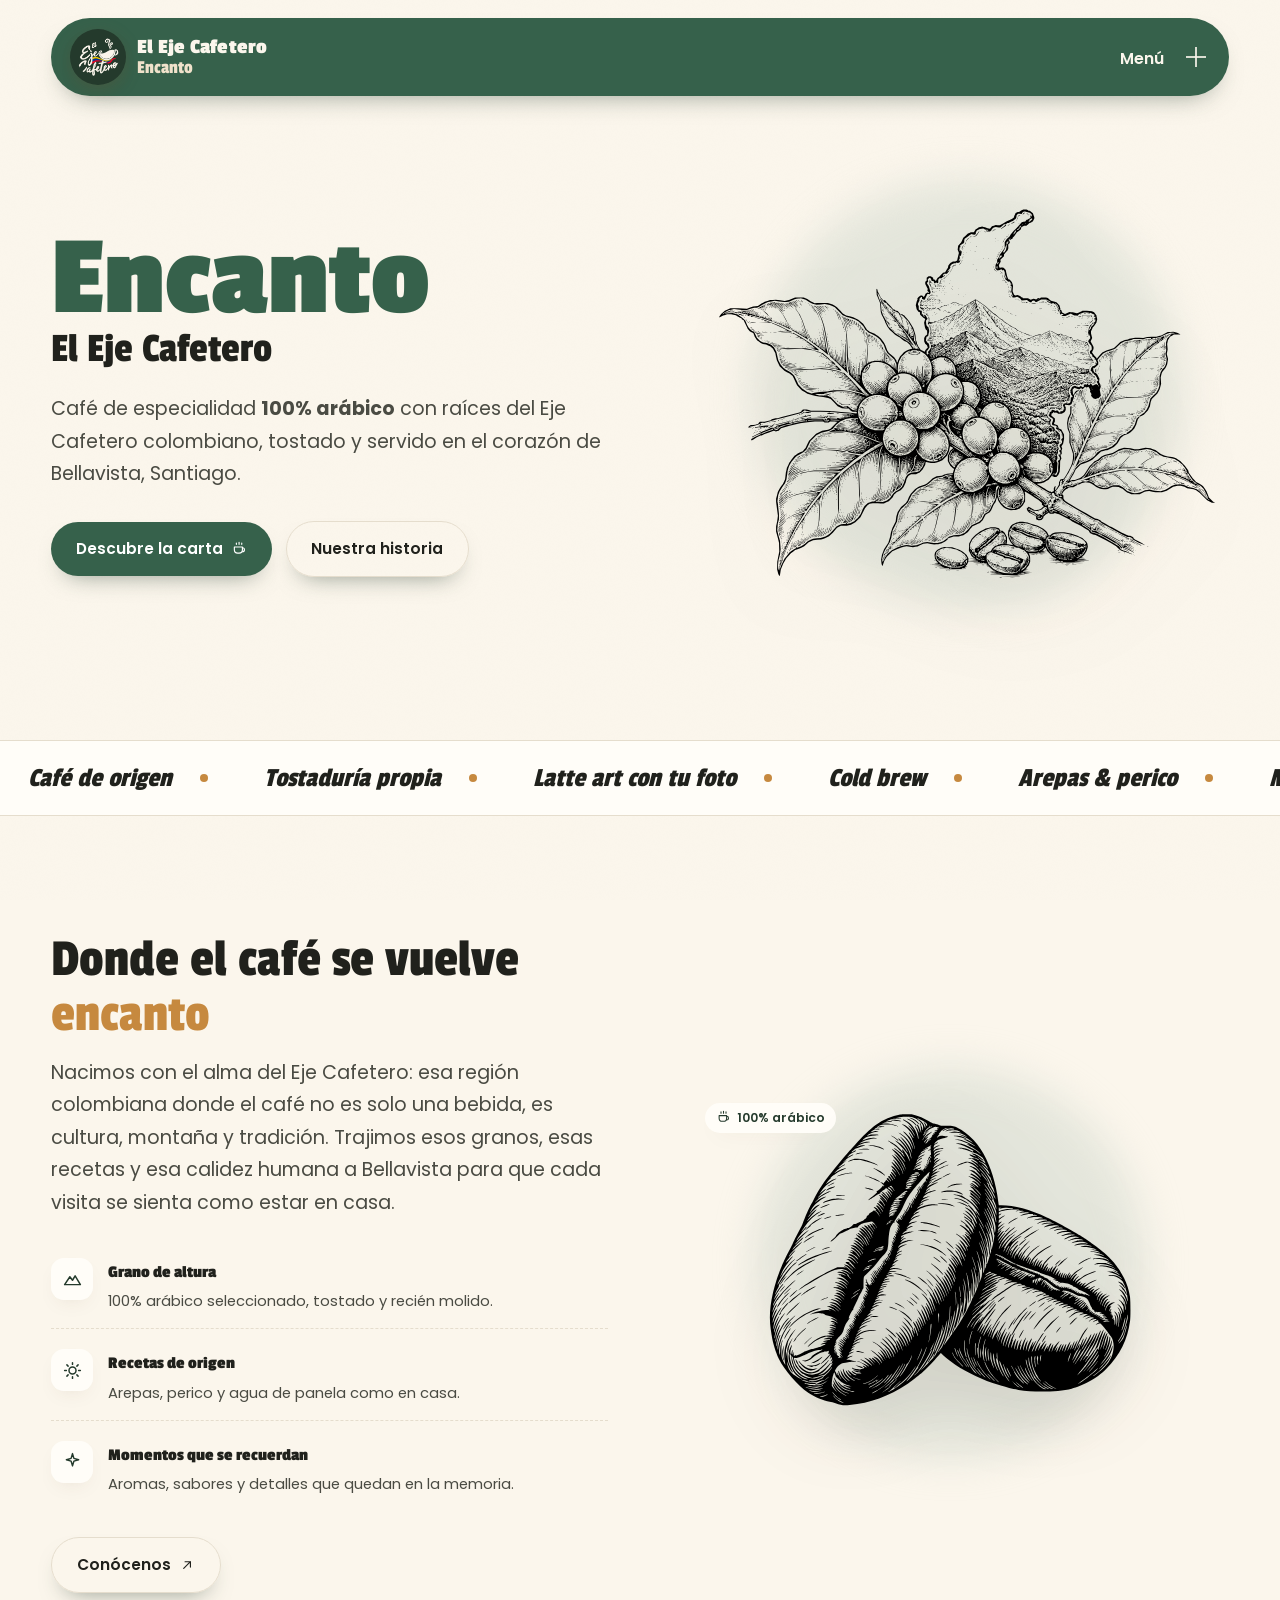
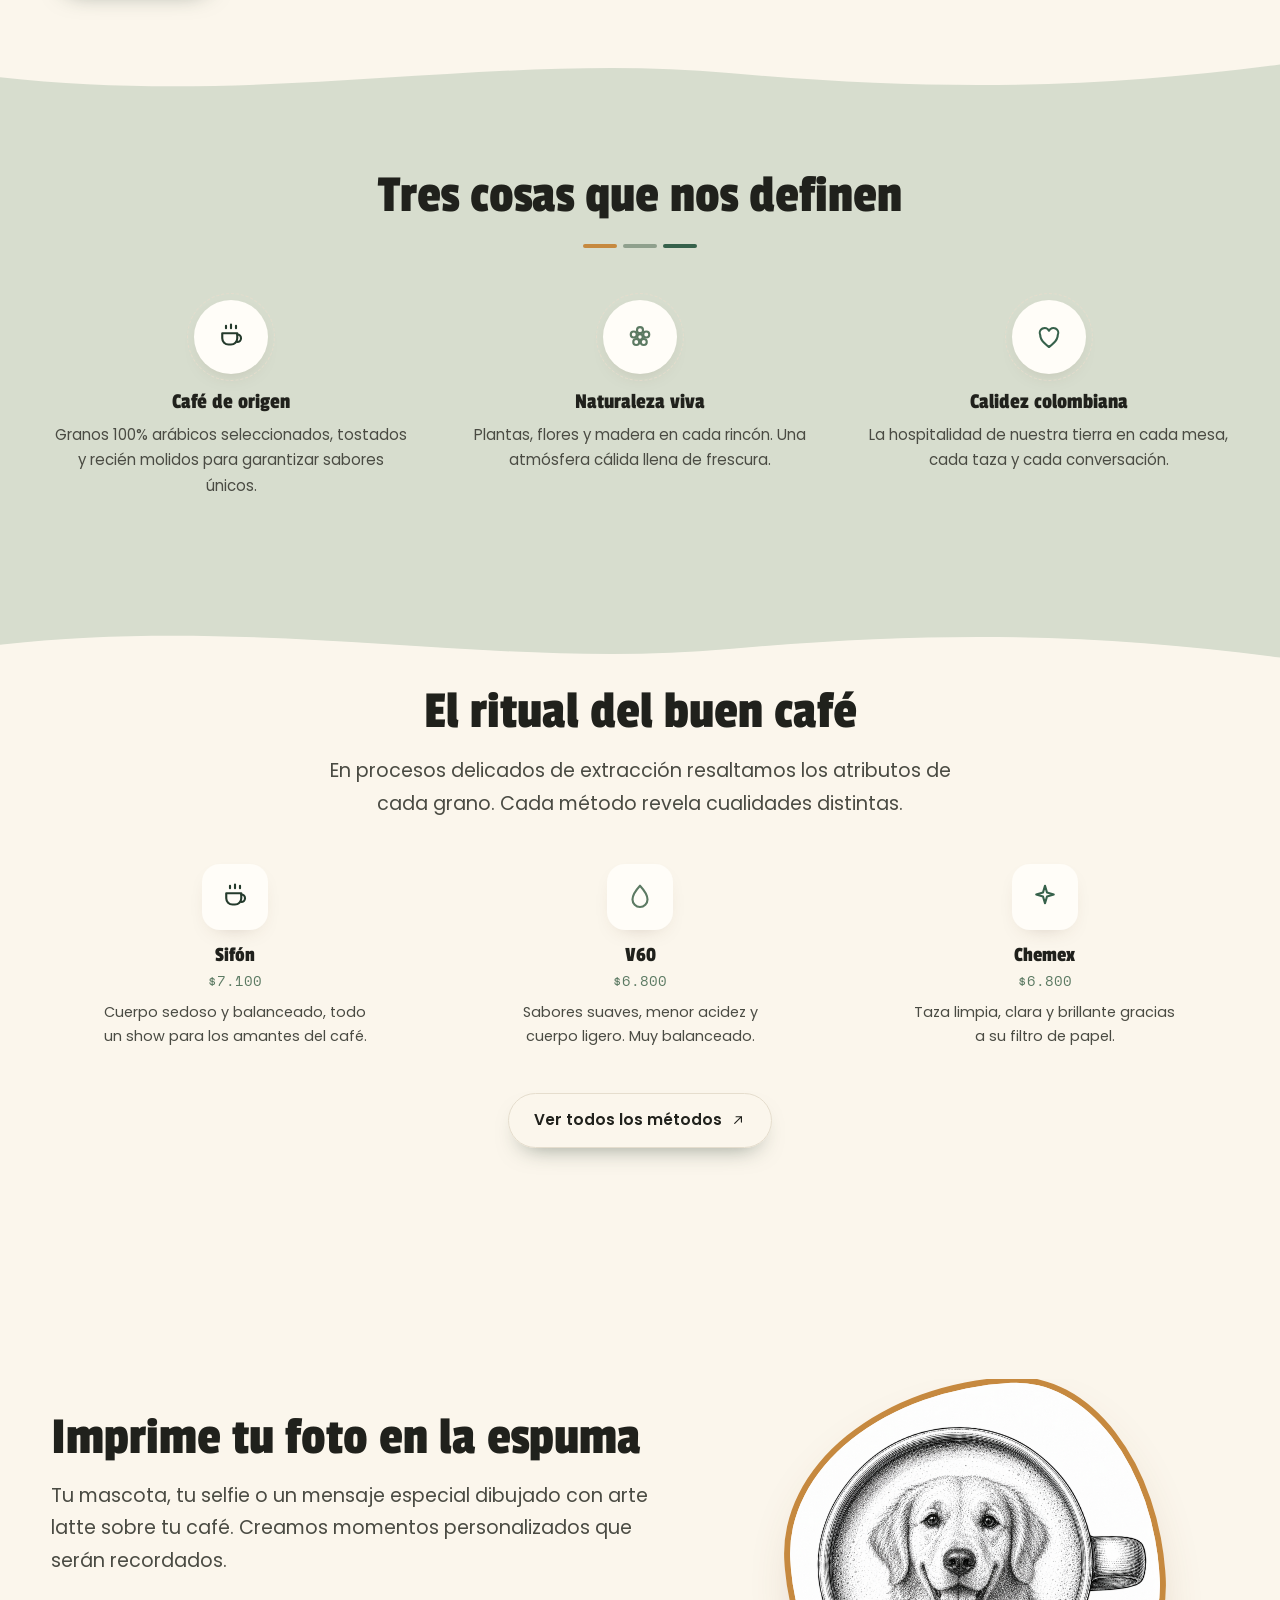
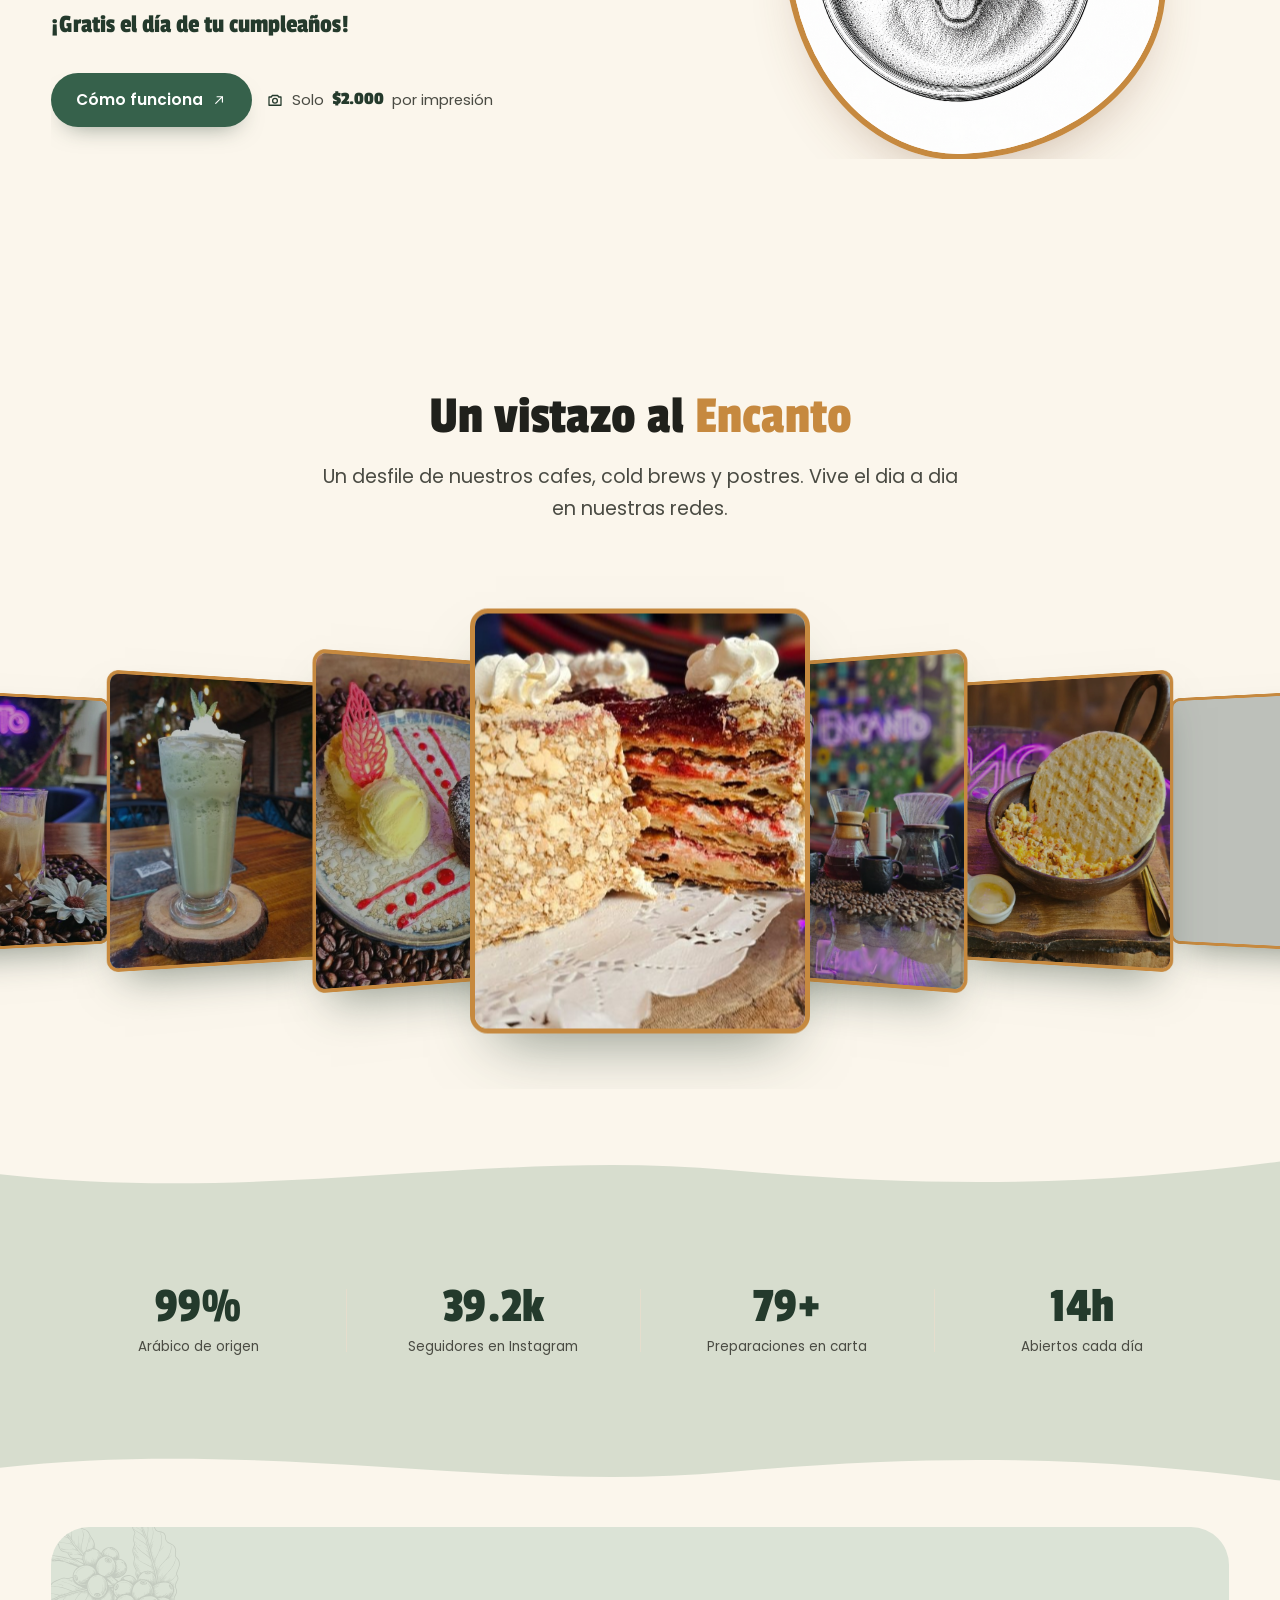
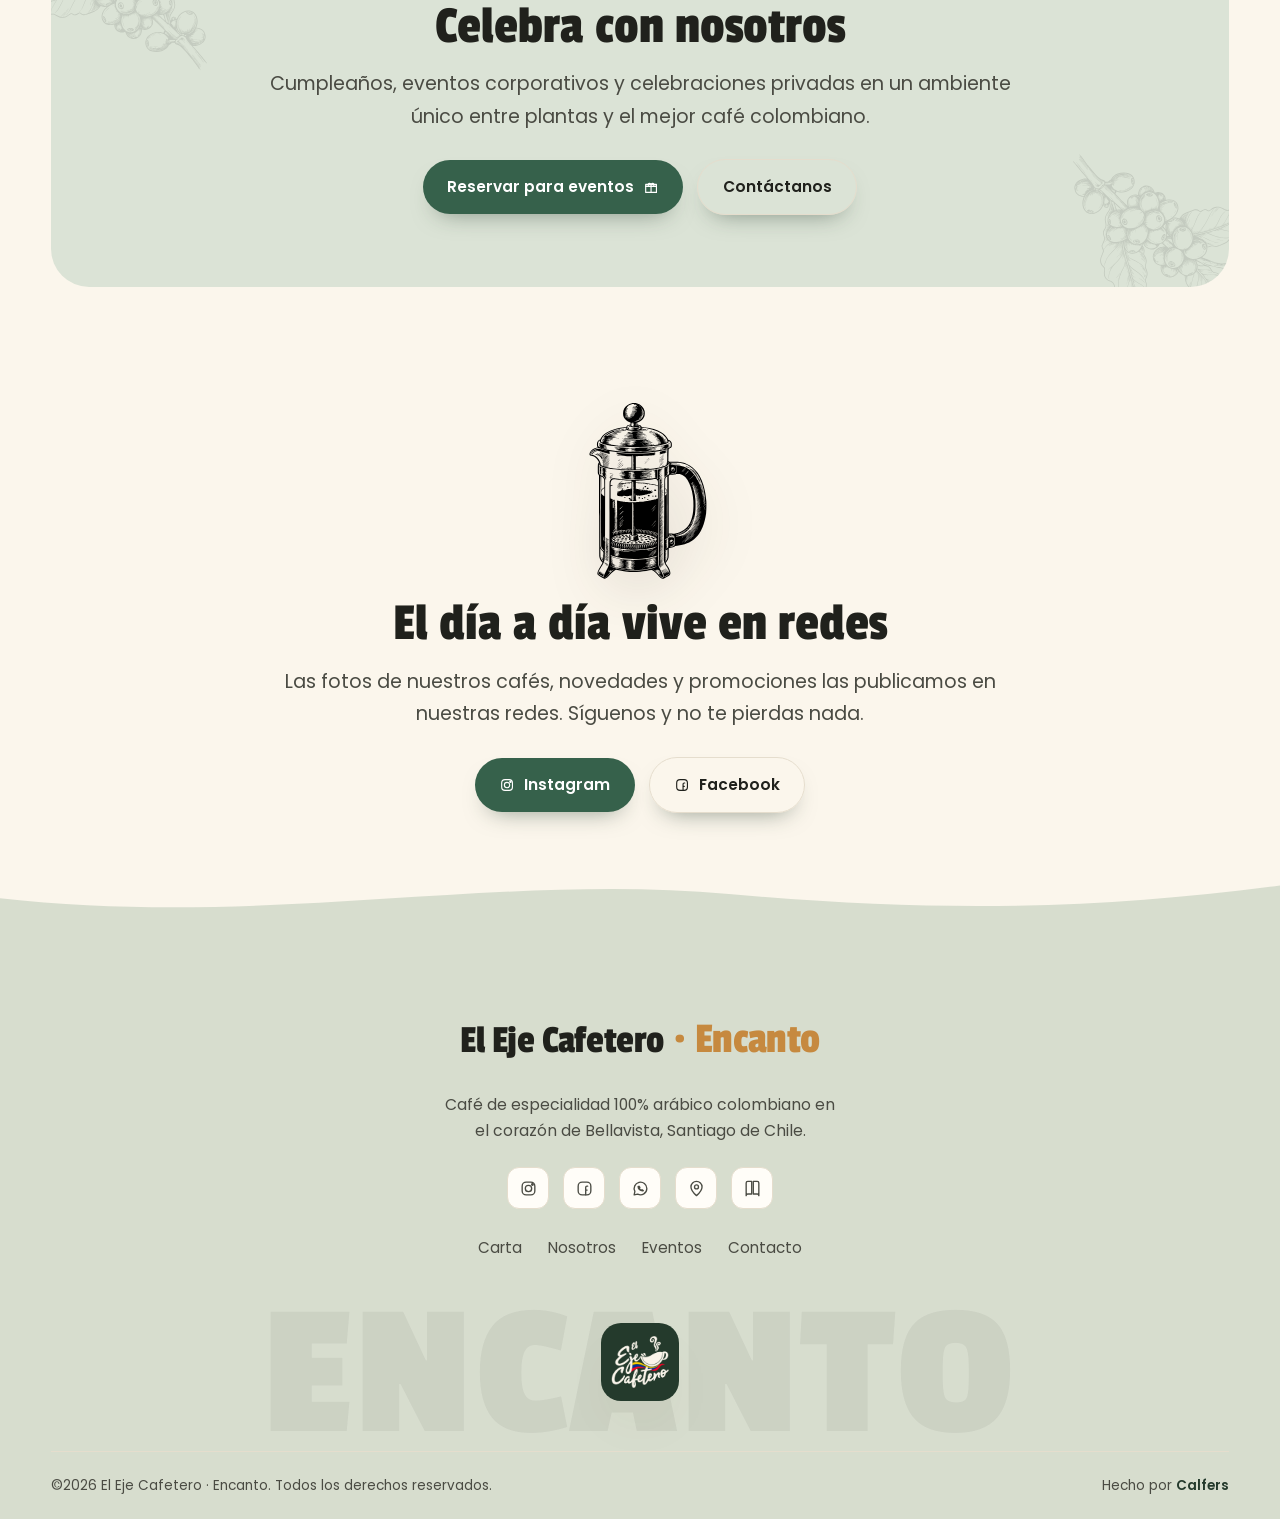
==== commit fc6df383: "Navbar verde, hero móvil, transición suave, ondas de footer y fotos - Quita la pantalla de carga (pr" ====
--- a/index.html
+++ b/index.html
@@ -39,7 +39,6 @@
 <div class="bg-ambient"></div>
 <div class="bg-noise"></div>
 <div id="veil"></div>
-<div id="preloader"><div class="pre-cup"><div class="cup"><div class="pre-steam"><span></span><span></span><span></span></div><img src="assets/img/logo.png" alt="" style="width:80px;height:80px"></div><div class="pre-label">El Eje Cafetero</div><div class="pre-bar"><i></i></div></div></div>
 
 <!-- KINETIC NAV -->
 <header class="kn-head">
@@ -131,7 +130,7 @@
 </section>
 
 <!-- MÉTODOS (iconos, sin fotos) -->
-<section class="section sec-amber" style="padding-top:clamp(40px,6vw,70px)">
+<section class="section sec-amber hide-mobile" style="padding-top:clamp(40px,6vw,70px)">
   <div class="wrap head center" data-reveal>
     <h2 class="h-lg">El ritual del buen café</h2>
     <p class="lead mt-s">En procesos delicados de extracción resaltamos los atributos de cada grano. Cada método revela cualidades distintas.</p>
@@ -158,14 +157,14 @@
             <span class="price-tag"><svg class="ic" style="width:18px;height:18px;color:var(--coral-deep)"><use href="#ic-camera"/></svg> Solo <b>$2.000</b> por impresión</span>
           </div>
         </div>
-        <figure class="polaroid"><img src="assets/img/latte-2.jpg" alt="Latte art personalizado"><figcaption>tu recuerdo en café</figcaption></figure>
+        <figure class="polaroid"><img src="assets/img/perro-latte.png" alt="Arte latte con la foto de tu mascota"><figcaption>tu recuerdo en café</figcaption></figure>
       </div>
     </div>
   </div>
 </section>
 
 <!-- CARRUSEL coverflow -->
-<section class="section">
+<section class="section hide-mobile">
   <div class="wrap head center" data-reveal>
     <h2 class="h-lg">Un vistazo al <span class="script">Encanto</span></h2>
     <p class="lead mt-s">Un desfile de nuestros cafes, cold brews y postres. Vive el dia a dia en nuestras redes.</p>
--- a/css/style.css
+++ b/css/style.css
@@ -958,3 +958,70 @@
 /* Taza a taza: SVG +50% y desplazado a la derecha */
 .ill-taza img{width:min(100%,570px);transform:translateX(16%)}
 @media(max-width:860px){.ill-taza img{transform:none;width:min(82%,420px)}}
+
+/* =========================================================
+   v10 — transición suave (sin preloader) · navbar verde ·
+          hero móvil reordenado · ocultar secciones en móvil
+   ========================================================= */
+
+/* Entrada de página suave (reemplaza la pantalla de carga) */
+@keyframes pageIn{from{opacity:0}to{opacity:1}}
+body{animation:pageIn .5s var(--ease) both}
+@media(prefers-reduced-motion:reduce){body{animation:none}}
+
+/* Navbar verde distintivo, con texto y logo claros */
+.kn-bar,
+.kn-head.scrolled .kn-bar{
+  background:var(--coral);
+  border-color:transparent;
+  box-shadow:0 12px 28px -16px rgba(36,58,44,.6);
+}
+.kn-head .brand .bt b{color:var(--cream)}
+.kn-head .brand .bt small{color:var(--mango-soft)}
+.kn-words{color:var(--cream)}
+.kn-plus{color:var(--cream)}
+/* el logo es claro -> disco oscuro para que se lean las letras */
+.kn-head .brand img{background:var(--espresso)}
+
+/* Ocultar en móvil: carrusel y "El ritual del buen café" */
+@media(max-width:860px){
+  .hide-mobile{display:none!important}
+}
+
+/* Hero en móvil: SVG primero, luego el nombre (El Eje Cafetero) y "Encanto" debajo */
+@media(max-width:860px){
+  .hero{padding:132px 0 72px}
+  .hero-ill{order:-1}
+  .hero-ill img{width:min(70%,300px)}
+  .hero-text{text-align:center}
+  .hero h1{display:flex;flex-direction:column;align-items:center;margin:16px 0 8px}
+  .hero h1 .plain{order:1;font-family:var(--font-display);font-weight:700;
+    font-size:clamp(2.7rem,11vw,3.8rem);line-height:.92;color:var(--coral);letter-spacing:.01em}
+  .hero h1 .en{order:2;font-size:clamp(1.5rem,6.5vw,2rem);color:var(--ink-soft);margin-top:4px}
+  .hero .lead{margin-inline:auto}
+  .hero-cta{justify-content:center}
+}
+
+/* =========================================================
+   v11 — toggle "Cerrar" legible · navbar que se achica al
+          bajar · ondas del footer visibles · badge oscuro
+   ========================================================= */
+
+/* "Cerrar": al abrir el menú el cajón es claro -> texto oscuro y sin caja de foco fea */
+body.kn-open .kn-words,
+body.kn-open .kn-plus{color:var(--ink)}
+.kn-toggle{outline:none;border-radius:12px}
+.kn-toggle:focus-visible{outline:2px solid var(--coral);outline-offset:3px}
+
+/* Navbar: se achica un poco al hacer scroll (efecto de cambio) */
+.kn-head .brand{transition:transform .4s var(--ease);transform-origin:left center}
+.kn-head.scrolled .kn-bar{padding:6px 14px 6px 14px}
+.kn-head.scrolled .brand{transform:scale(.84)}
+
+/* Footer: onda visible (salvia) + badge oscuro para que se lea el logo claro */
+.foot{background:var(--aqua-soft);overflow-x:clip;overflow-y:visible}
+.foot::before{
+  background-image:url("data:image/svg+xml,%3Csvg xmlns='http://www.w3.org/2000/svg' viewBox='0 0 1440 60' preserveAspectRatio='none'%3E%3Cpath fill='%23d7ddce' d='M0,60 L0,30 C300,58 560,6 820,26 C1060,44 1240,40 1440,18 L1440,60 Z'/%3E%3C/svg%3E");
+}
+.foot-social a{background:var(--paper)}
+.foot-badge{background:var(--espresso)}
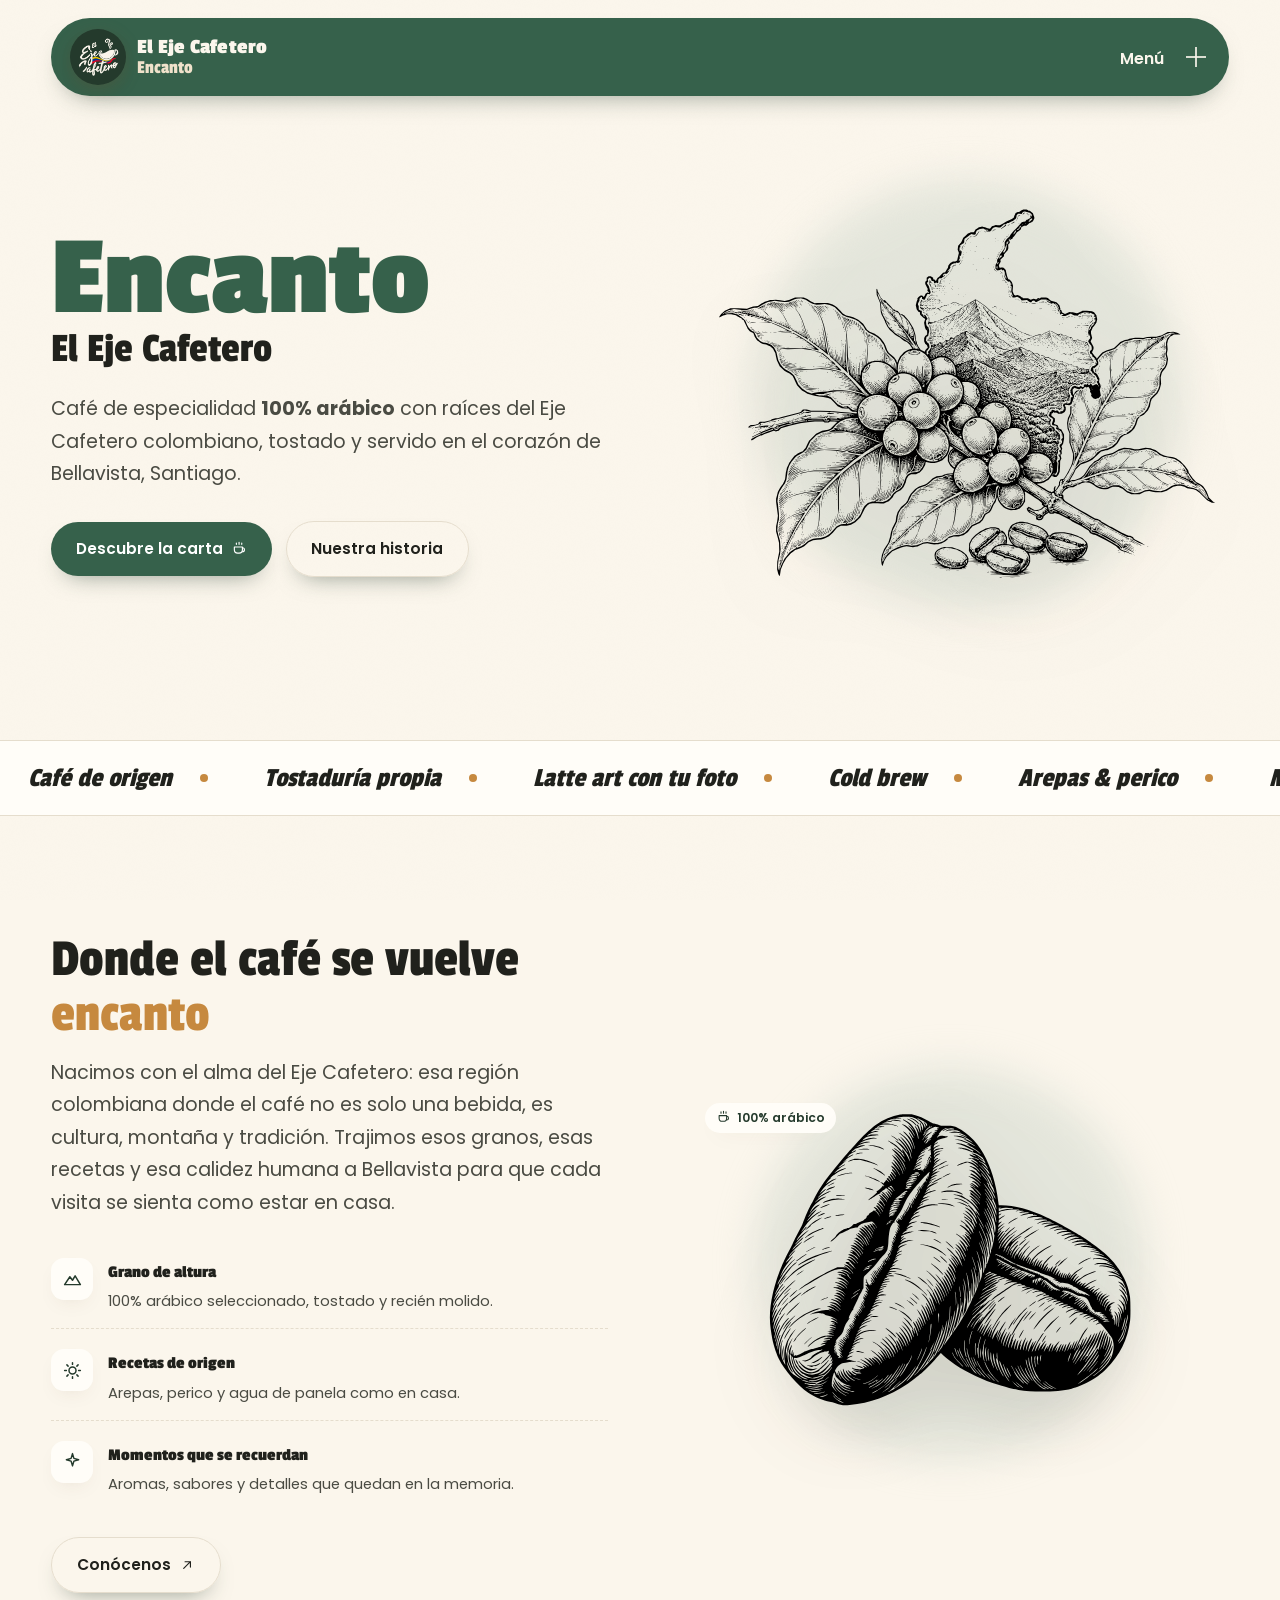
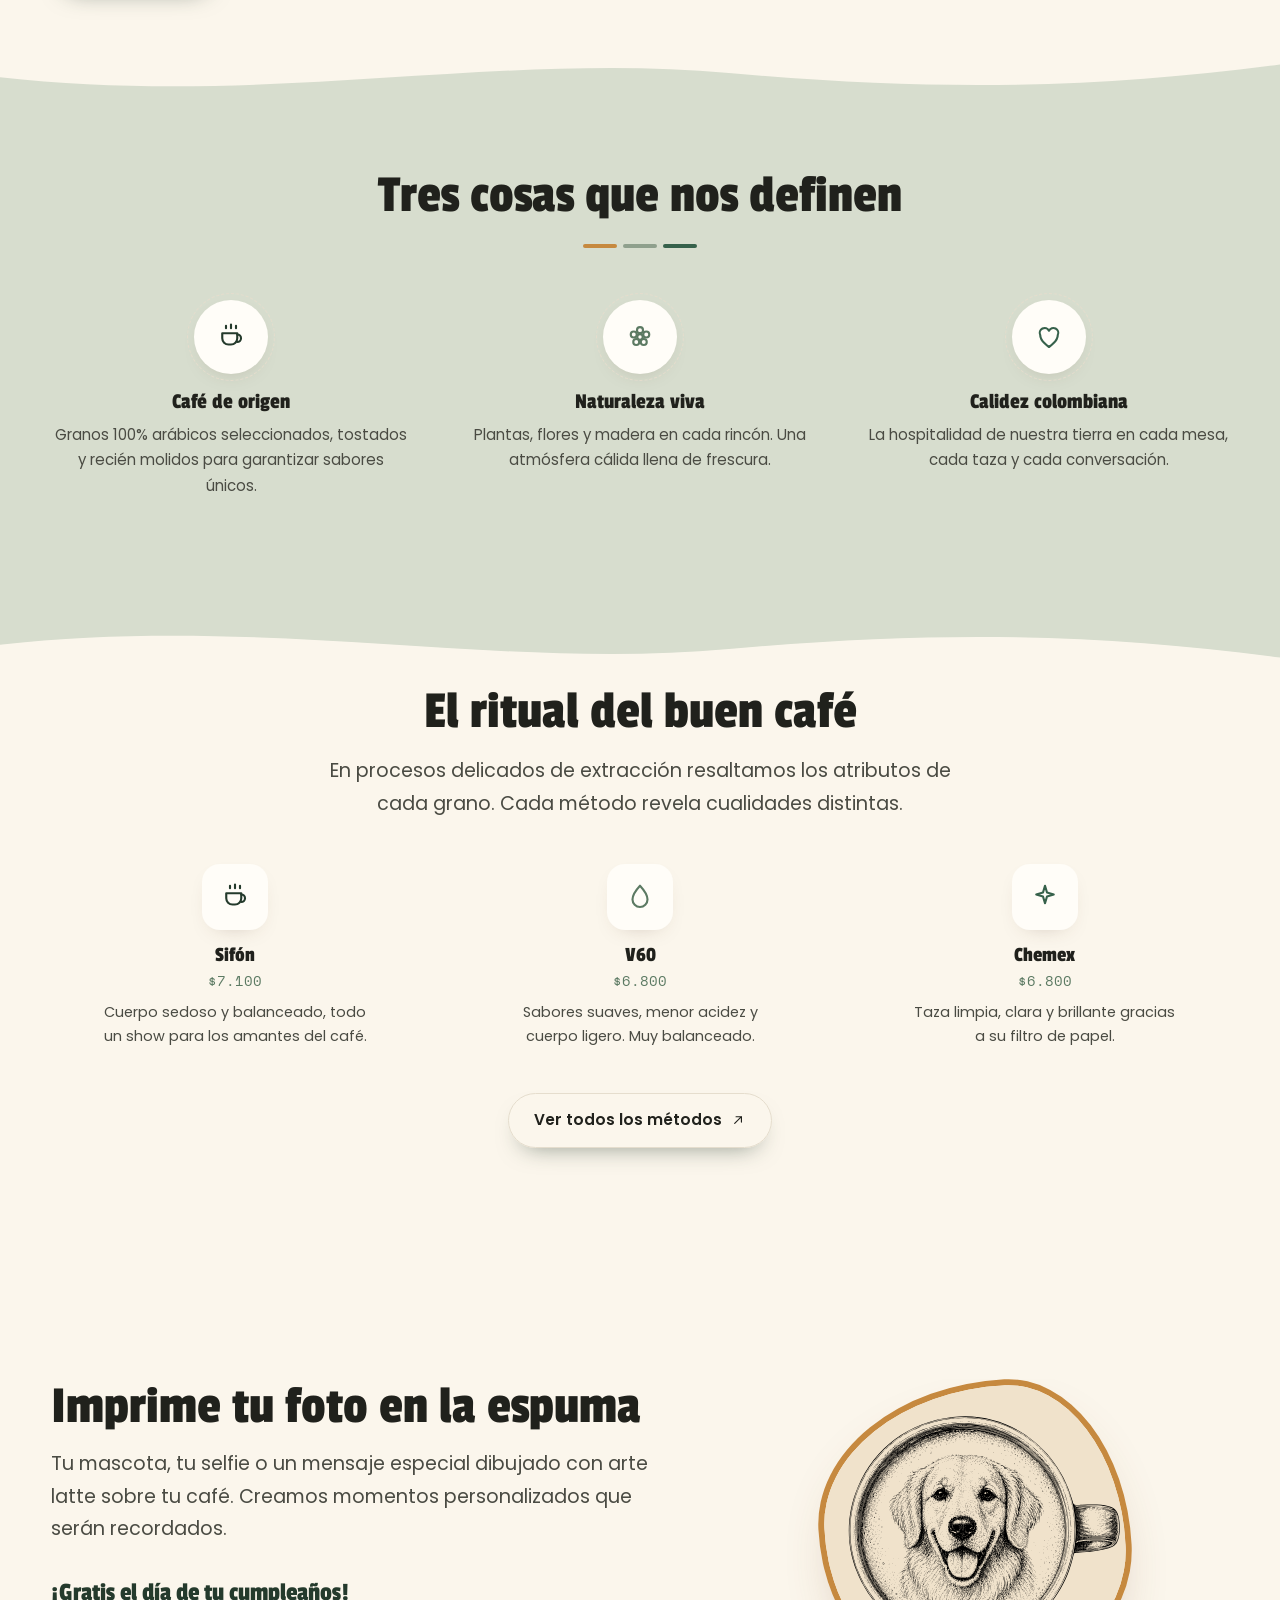
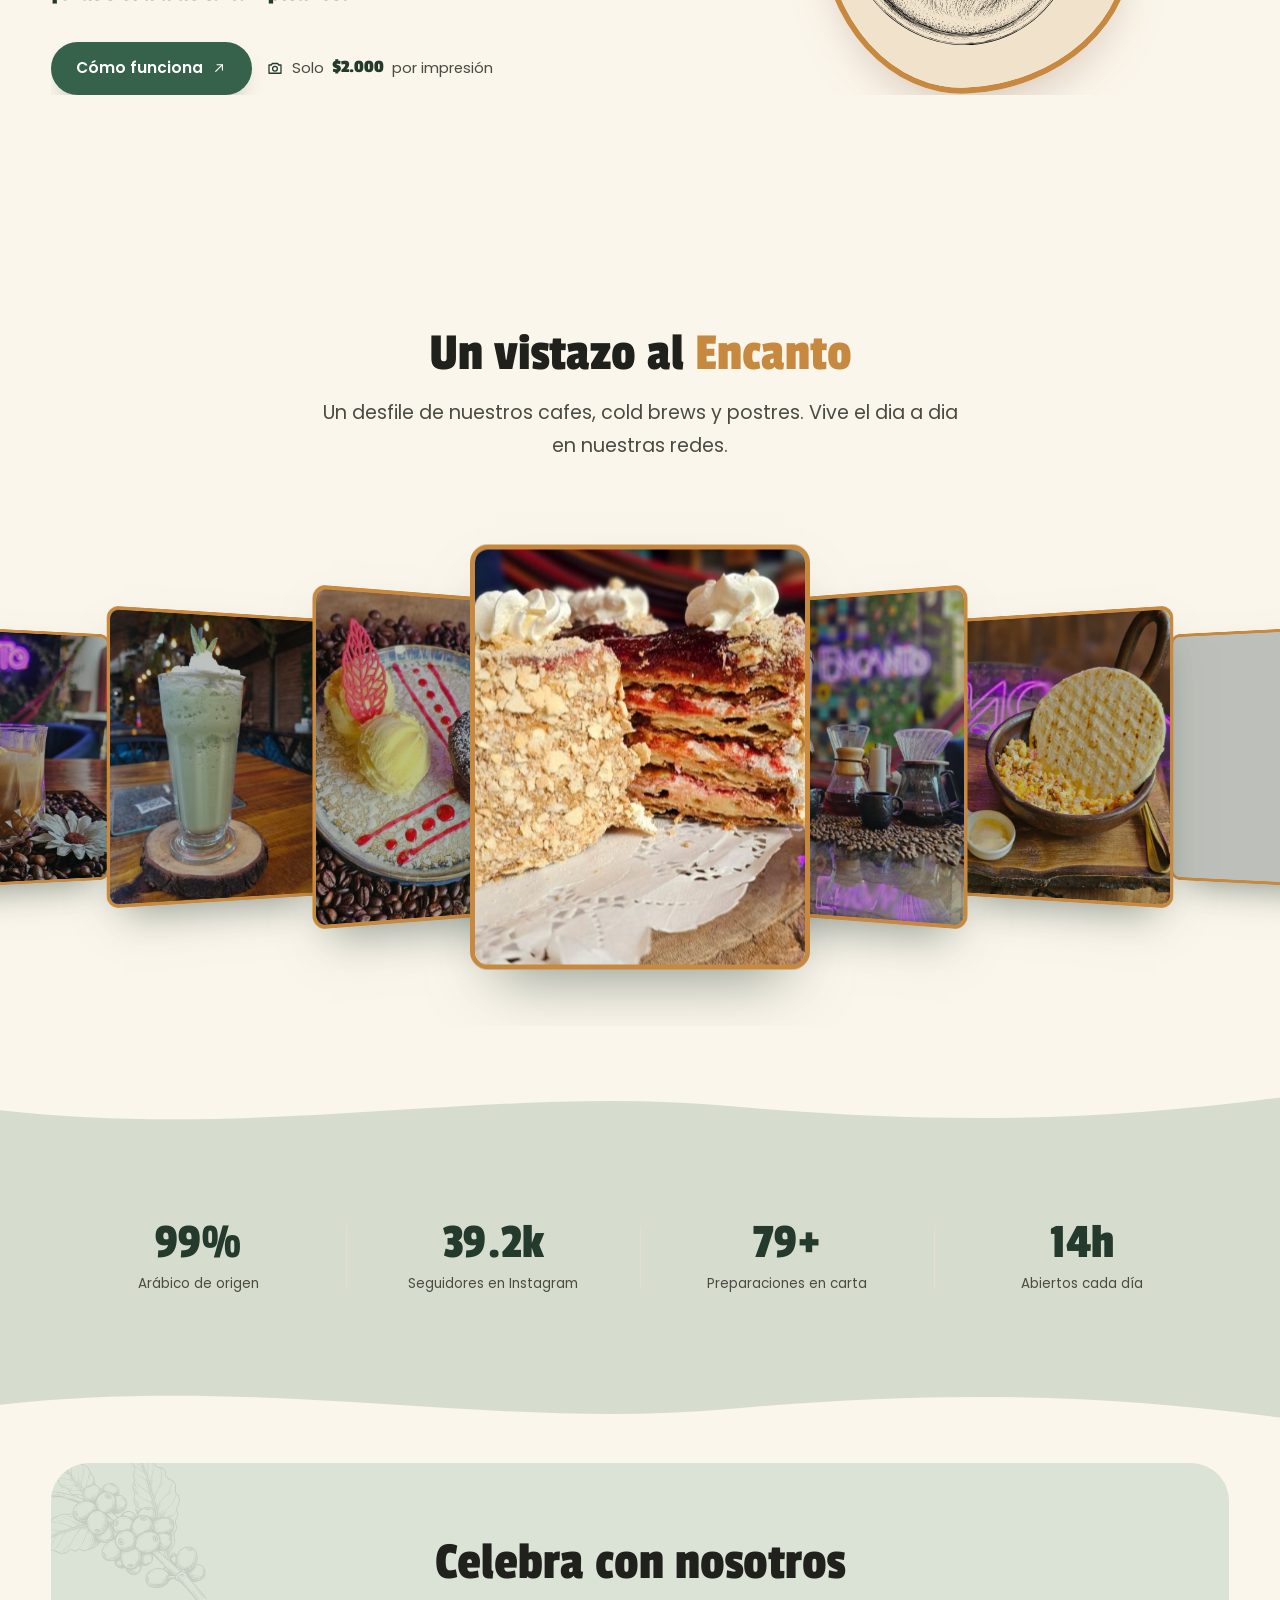
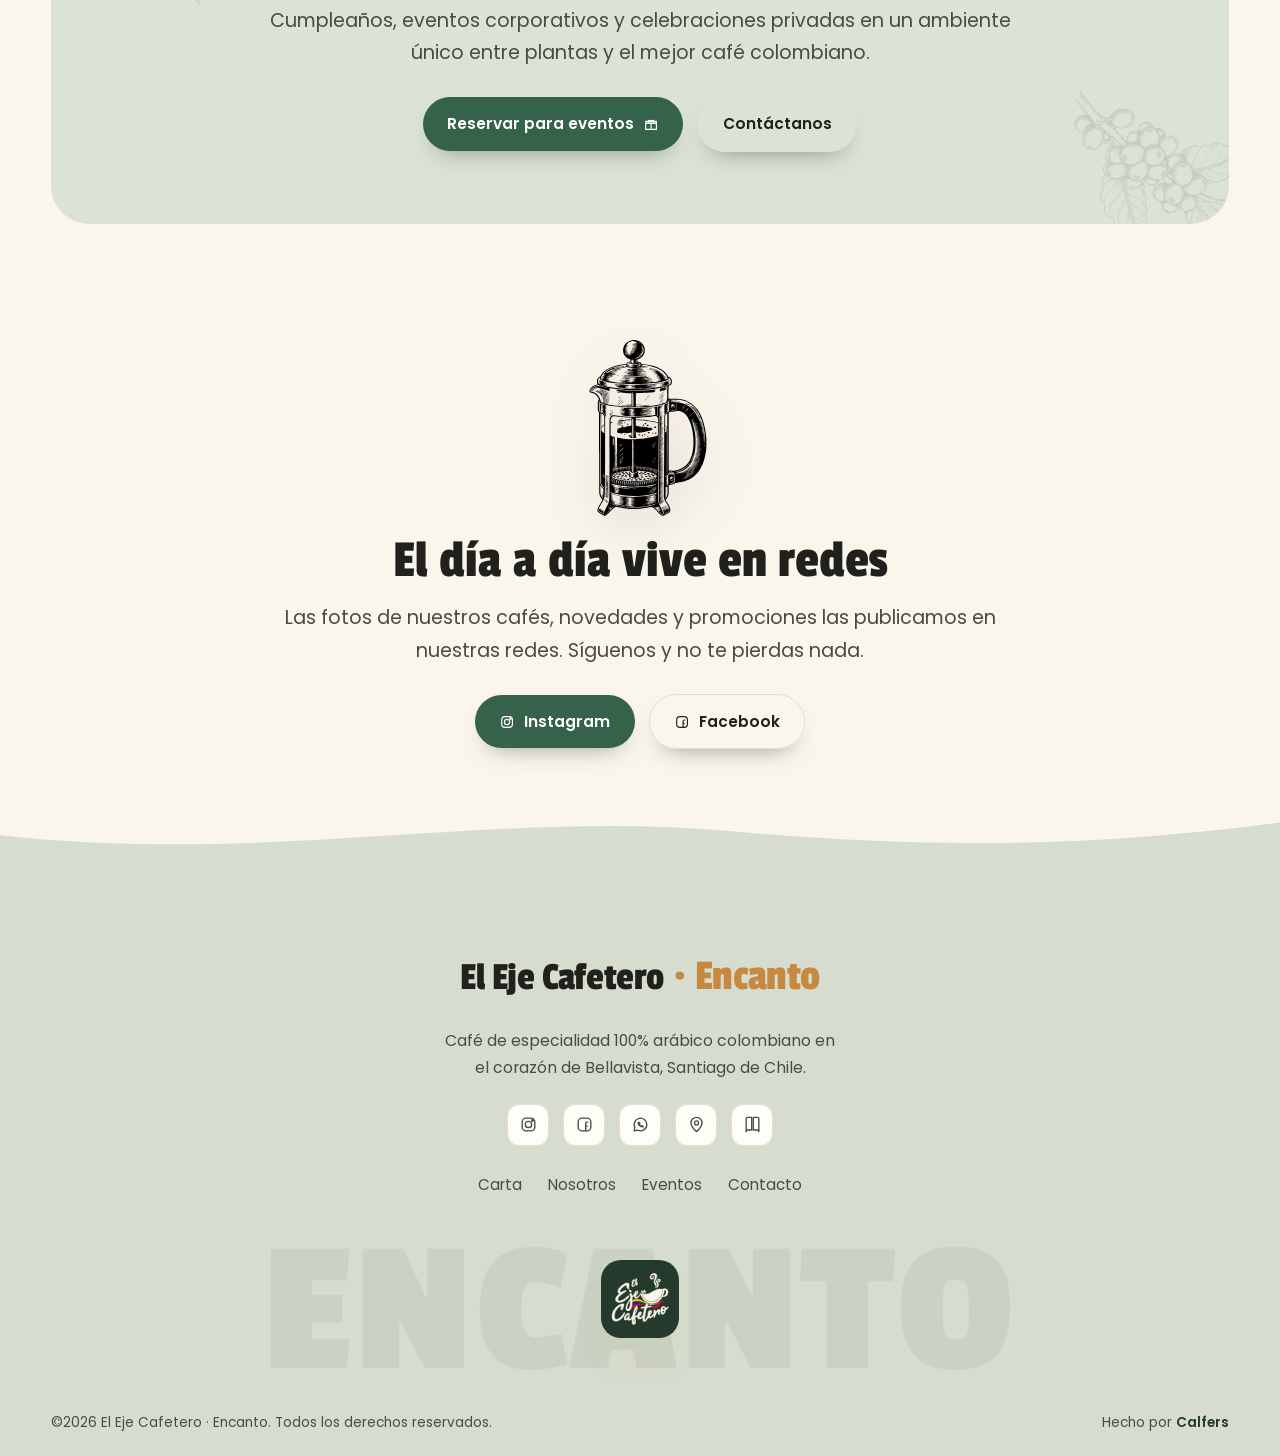
==== commit 274a25c1: "Ilustraciones SVG en la carta, navbar más angosta y menú "Cerrar" limpio - Carta: reemplaza las foto" ====
--- a/index.html
+++ b/index.html
@@ -157,7 +157,7 @@
             <span class="price-tag"><svg class="ic" style="width:18px;height:18px;color:var(--coral-deep)"><use href="#ic-camera"/></svg> Solo <b>$2.000</b> por impresión</span>
           </div>
         </div>
-        <figure class="polaroid"><img src="assets/img/perro-latte.png" alt="Arte latte con la foto de tu mascota"><figcaption>tu recuerdo en café</figcaption></figure>
+        <figure class="polaroid"><img src="assets/img/tazaperro.svg" alt="Arte latte con la foto de tu mascota"><figcaption>tu recuerdo en café</figcaption></figure>
       </div>
     </div>
   </div>
--- a/css/style.css
+++ b/css/style.css
@@ -1013,10 +1013,10 @@
 .kn-toggle{outline:none;border-radius:12px}
 .kn-toggle:focus-visible{outline:2px solid var(--coral);outline-offset:3px}
 
-/* Navbar: se achica un poco al hacer scroll (efecto de cambio) */
-.kn-head .brand{transition:transform .4s var(--ease);transform-origin:left center}
-.kn-head.scrolled .kn-bar{padding:6px 14px 6px 14px}
-.kn-head.scrolled .brand{transform:scale(.84)}
+/* Navbar: al hacer scroll se vuelve MÁS ANGOSTA (no más baja) */
+.kn-bar{transition:max-width .45s var(--ease),margin .45s var(--ease),background .4s,box-shadow .4s,border-color .4s}
+.kn-head.scrolled .kn-bar{max-width:900px;margin-inline:auto}
+@media(max-width:900px){ .kn-head.scrolled .kn-bar{margin-inline:5vw} }
 
 /* Footer: onda visible (salvia) + badge oscuro para que se lea el logo claro */
 .foot{background:var(--aqua-soft);overflow-x:clip;overflow-y:visible}
@@ -1025,3 +1025,11 @@
 }
 .foot-social a{background:var(--paper)}
 .foot-badge{background:var(--espresso)}
+
+/* Menú abierto: la barra verde se vuelve transparente para que "Cerrar" quede limpio */
+body.kn-open .kn-bar{background:transparent;box-shadow:none;border-color:transparent;backdrop-filter:none}
+
+/* Ilustraciones SVG en la carta: line-art sobre fondo cálido (sin recortar) */
+.menu-cat-band .mcb-img{background:var(--mango-soft)}
+.menu-cat-band .mcb-img img[src$=".svg"]{object-fit:contain;padding:20px}
+.print-band .polaroid img[src$=".svg"]{width:100%;object-fit:contain;background:var(--mango-soft)}
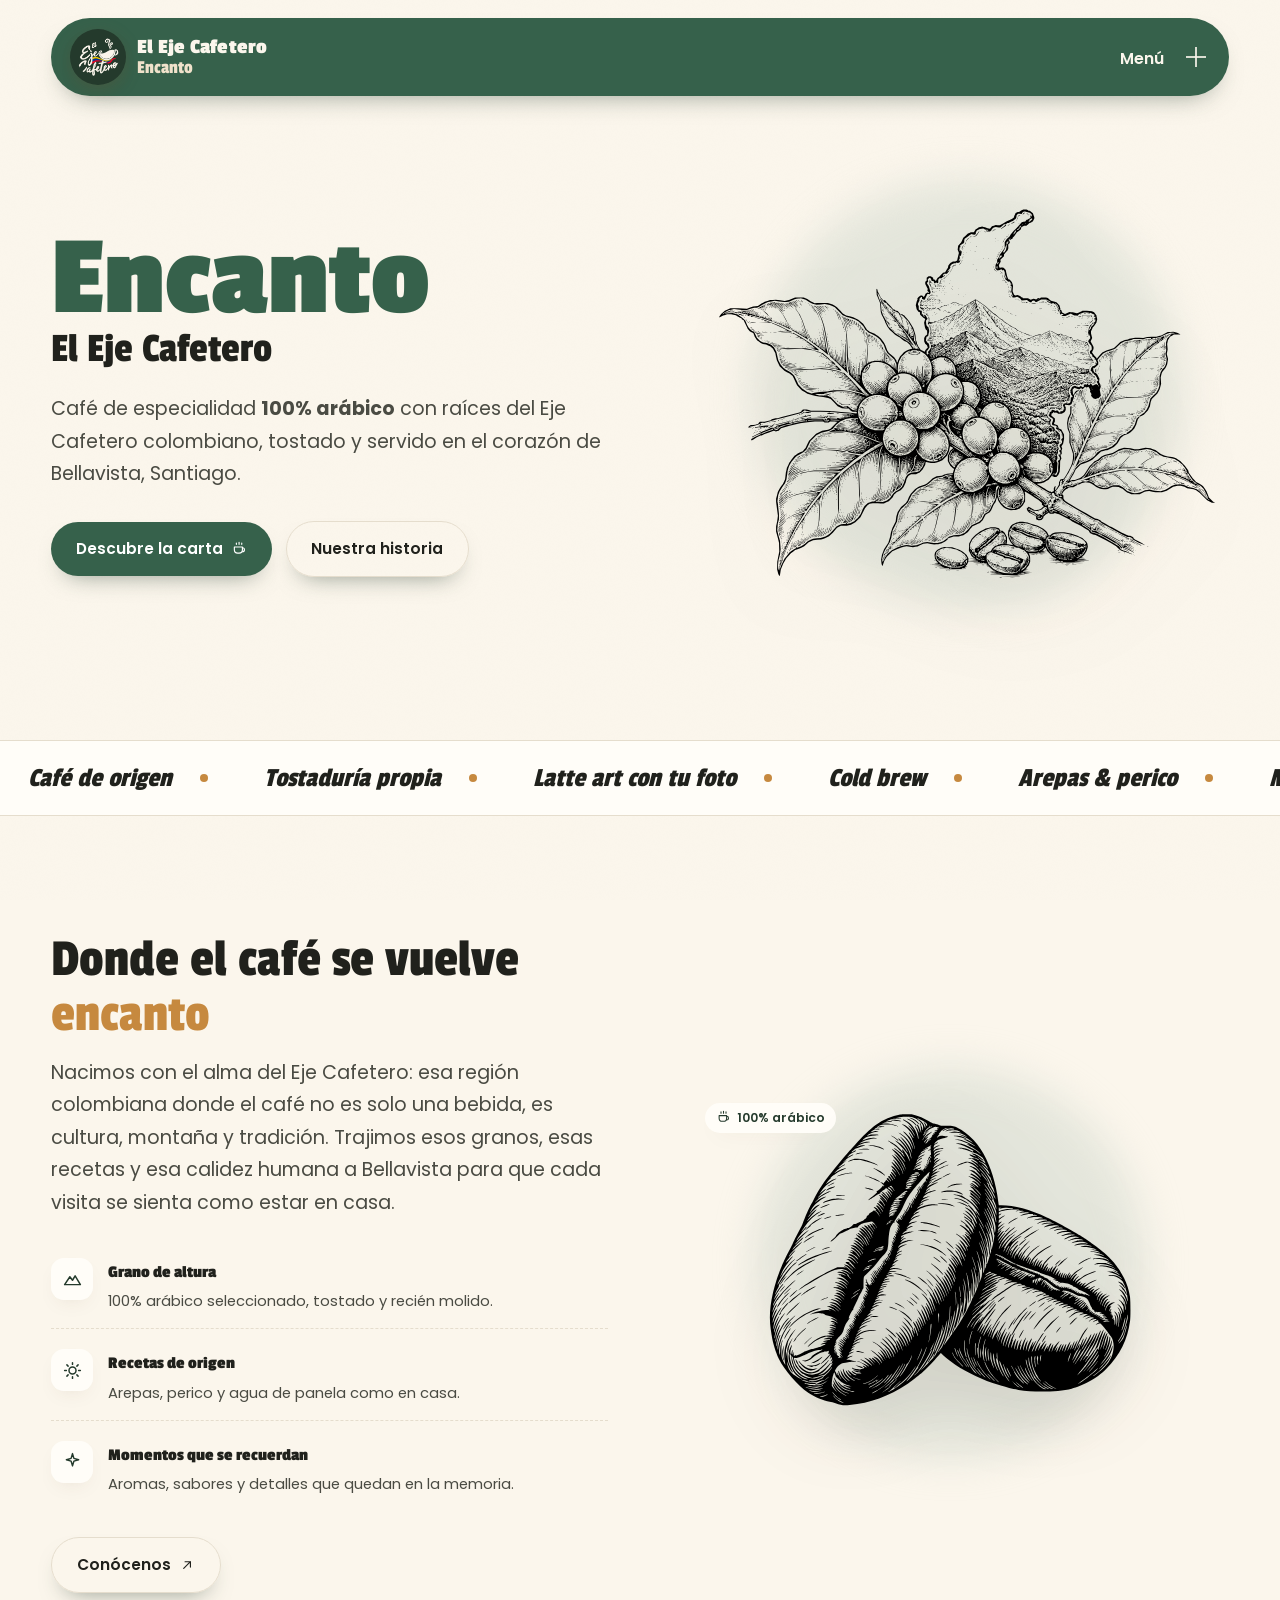
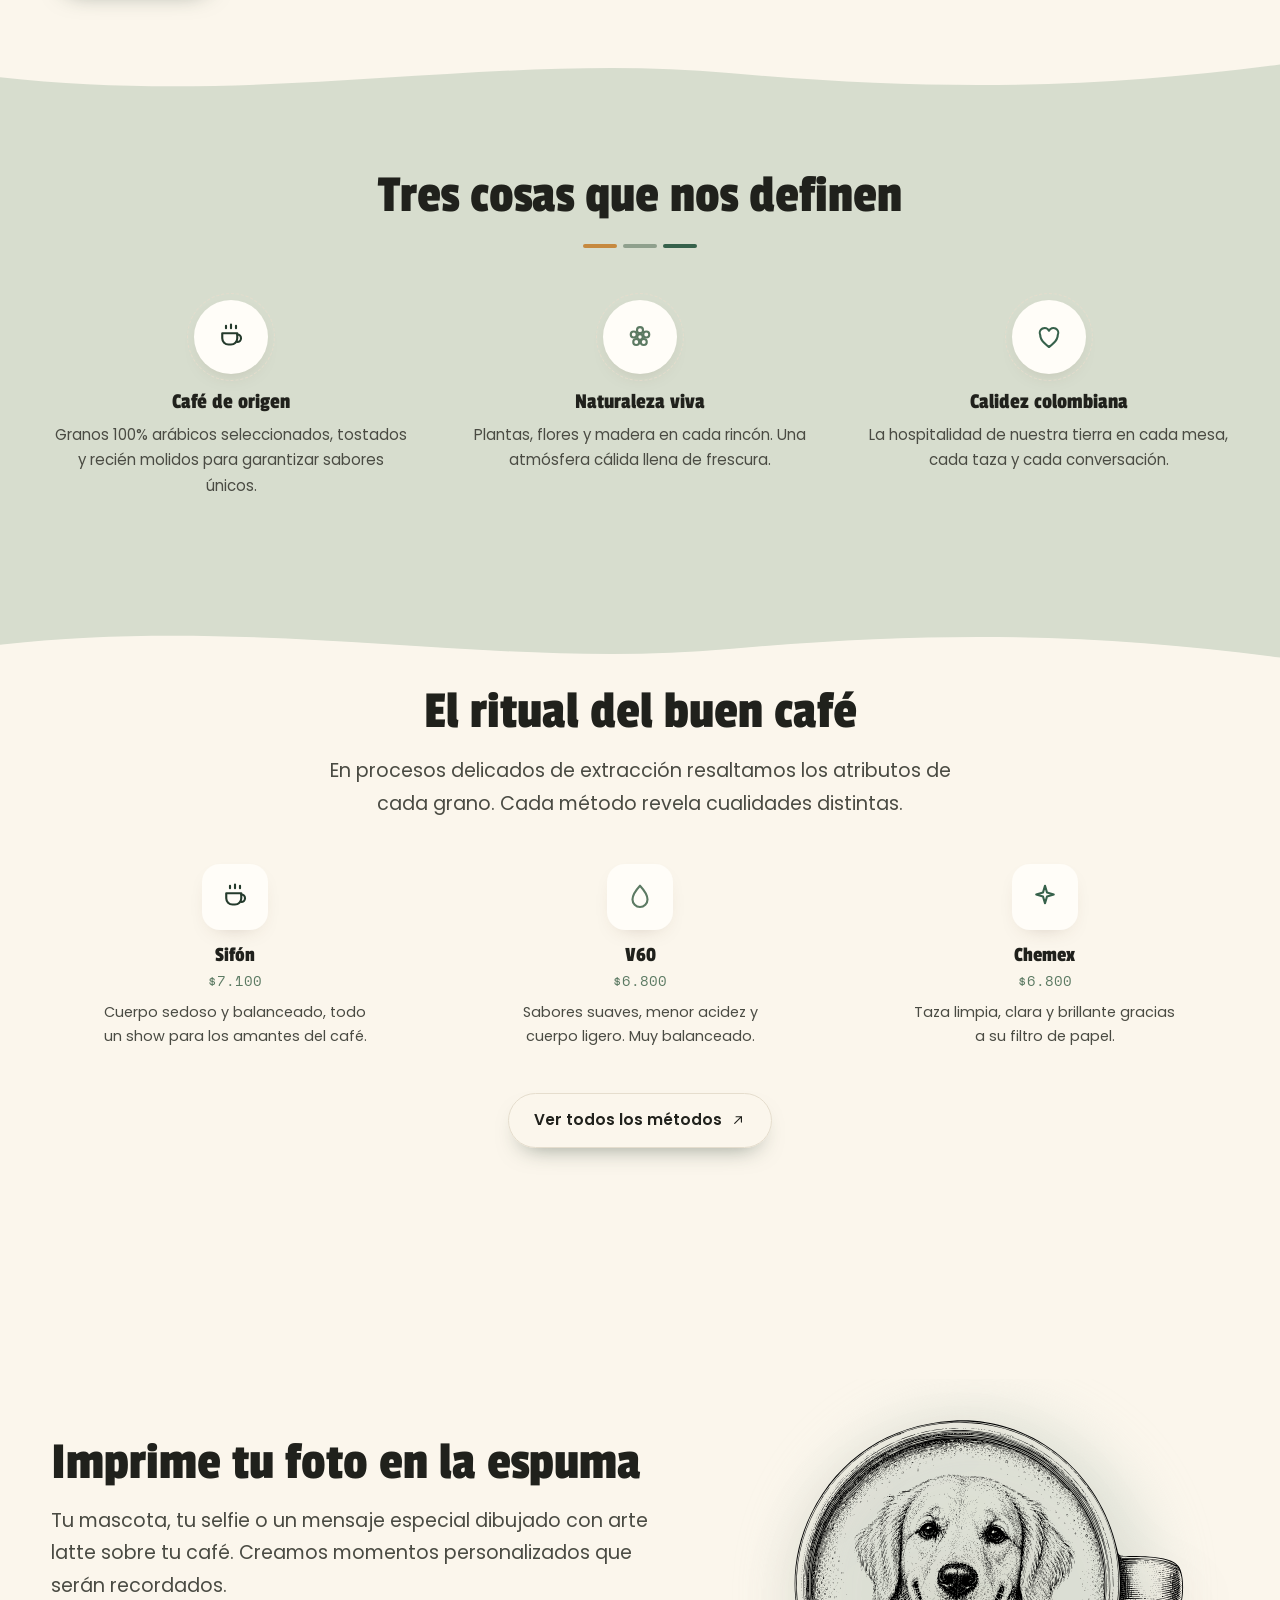
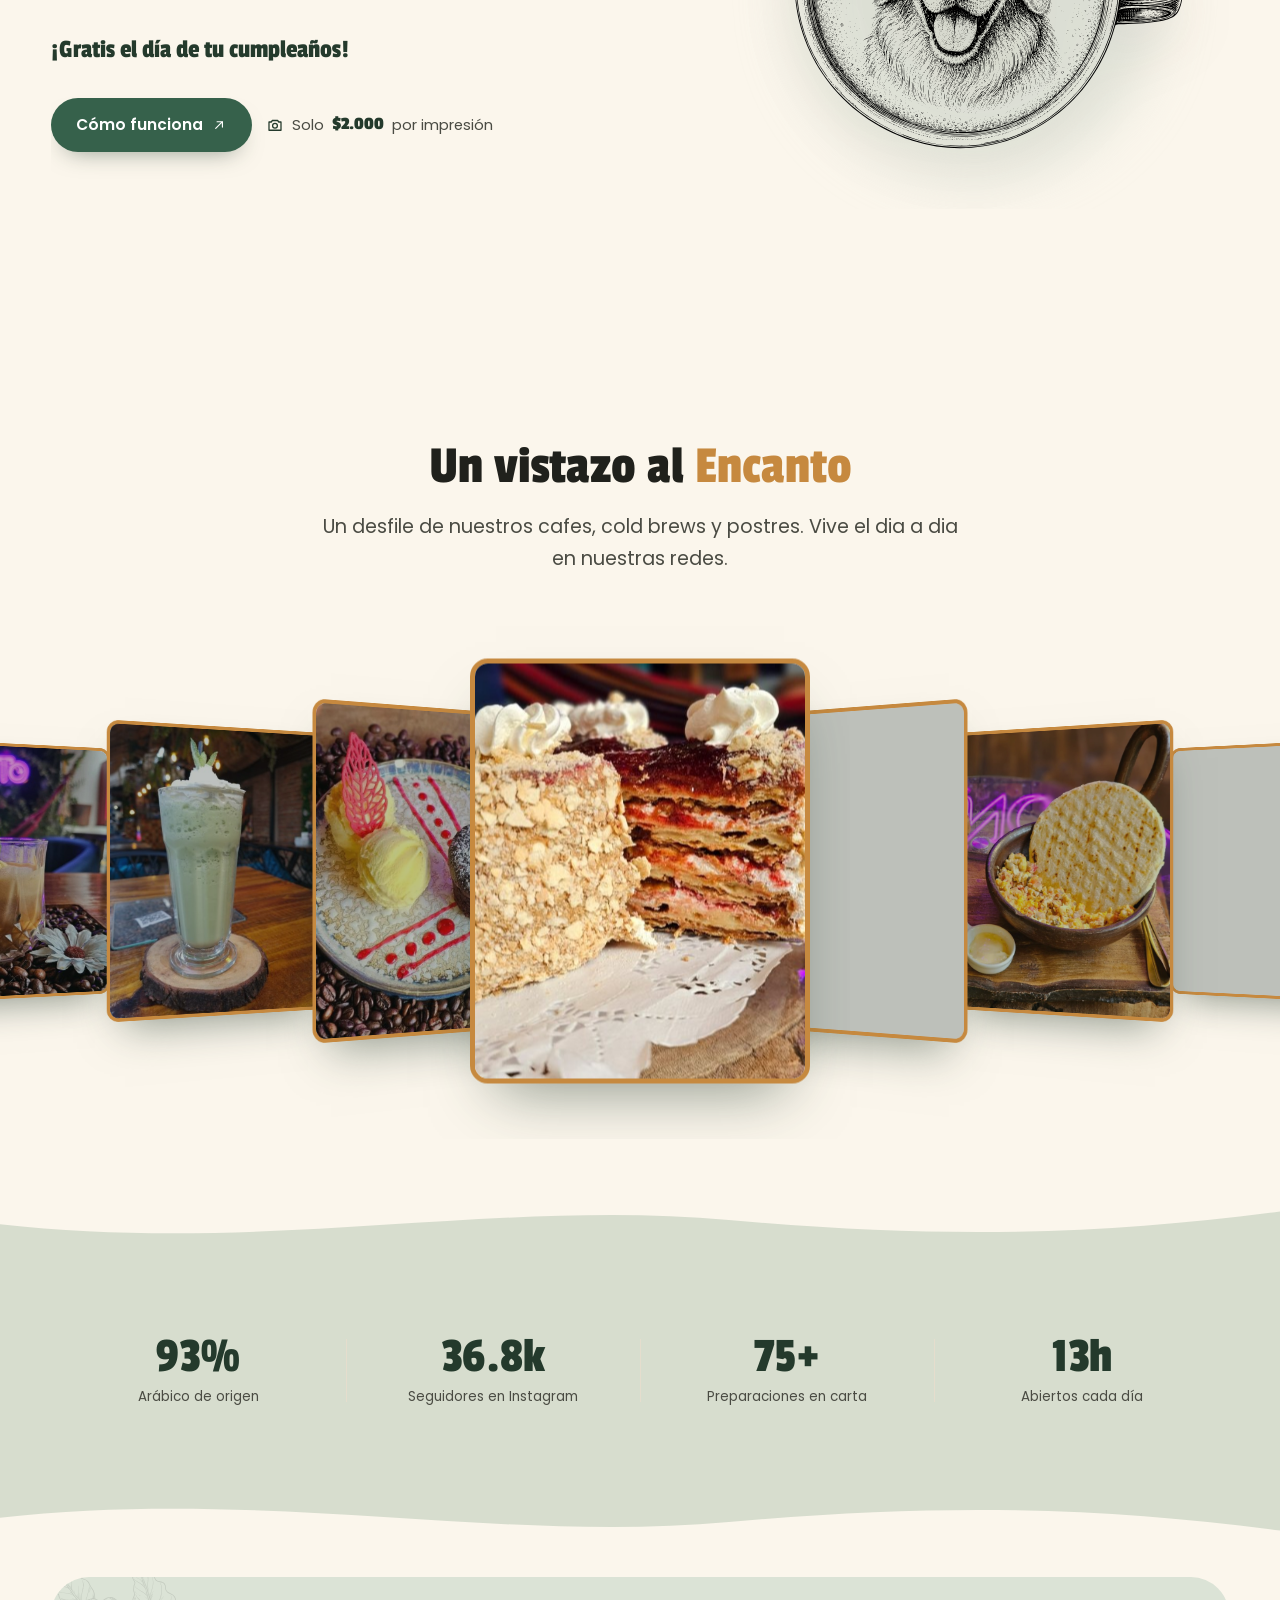
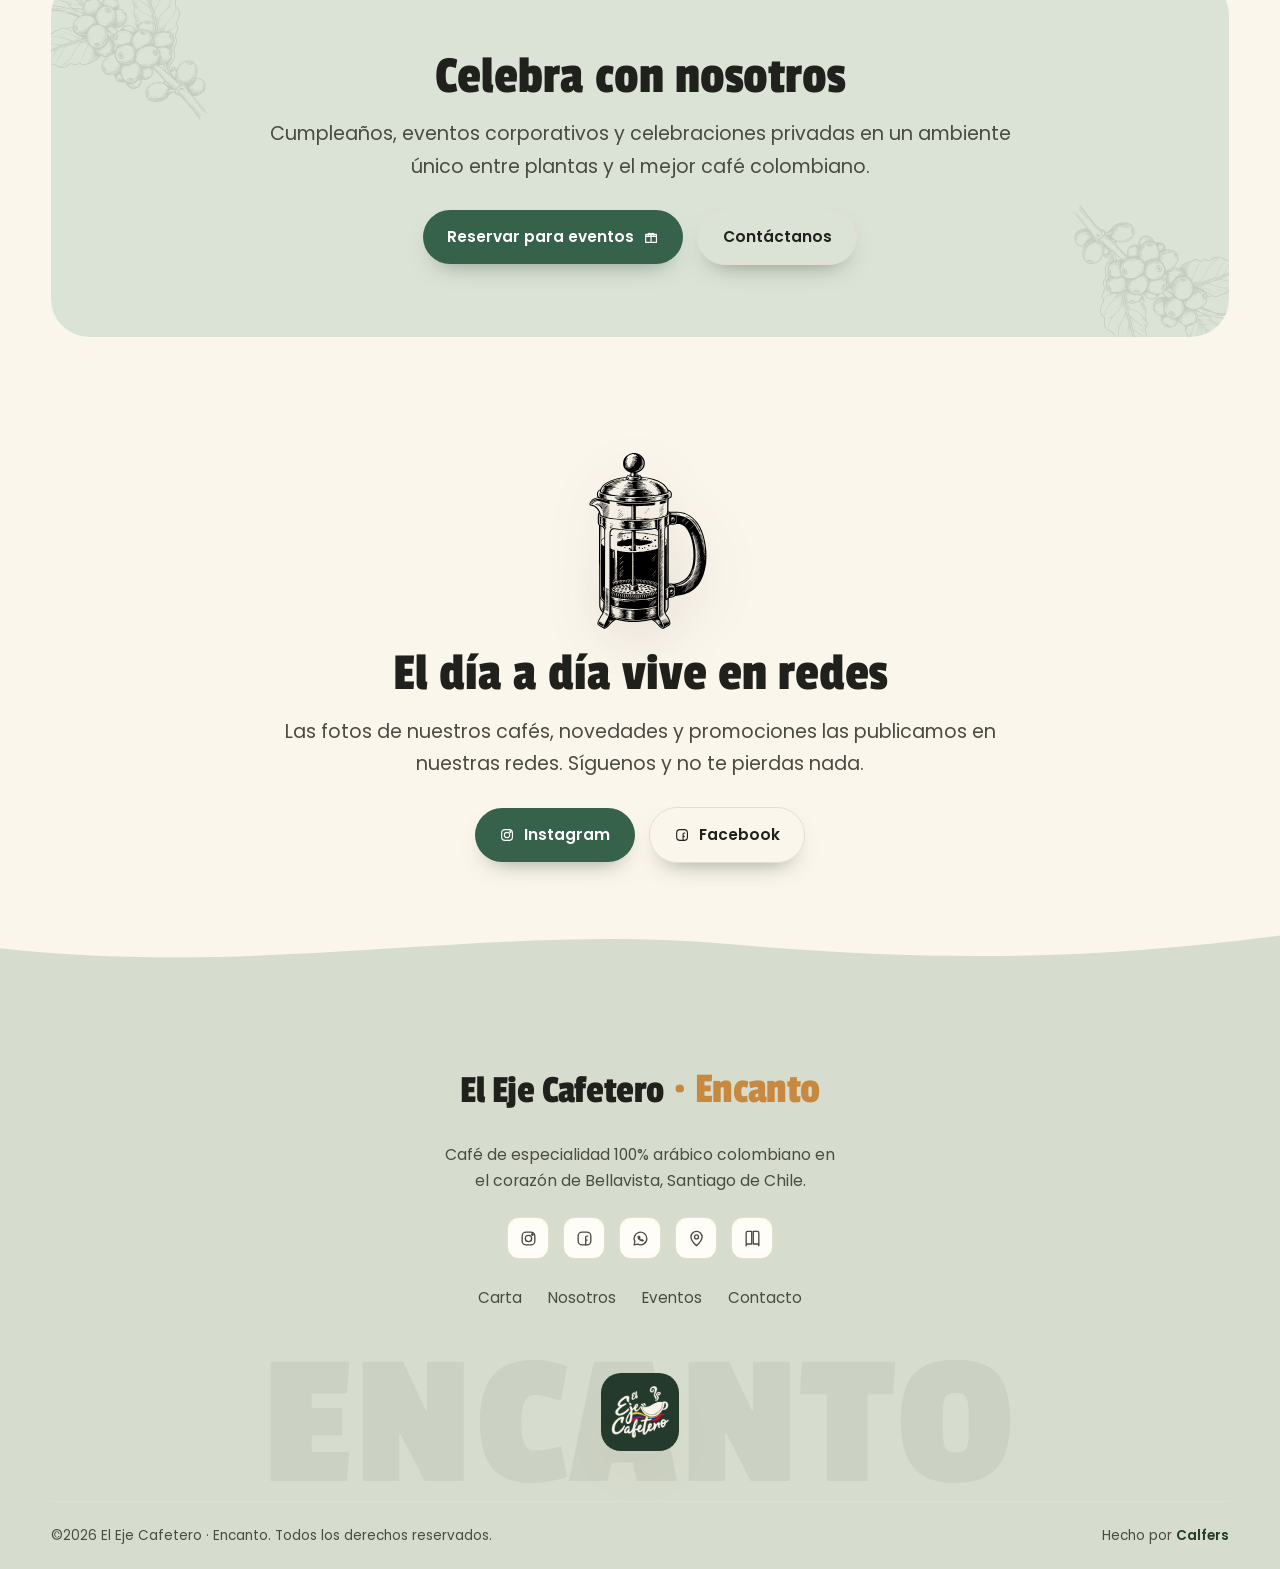
==== commit 84c37e58: "Agranda el SVG de "Imprime tu foto" en inicio (~49% en PC) Se marca el figure de index con .polaroid" ====
--- a/index.html
+++ b/index.html
@@ -157,7 +157,7 @@
             <span class="price-tag"><svg class="ic" style="width:18px;height:18px;color:var(--coral-deep)"><use href="#ic-camera"/></svg> Solo <b>$2.000</b> por impresión</span>
           </div>
         </div>
-        <figure class="polaroid"><img src="assets/img/tazaperro.svg" alt="Arte latte con la foto de tu mascota"><figcaption>tu recuerdo en café</figcaption></figure>
+        <figure class="polaroid polaroid-lg"><img src="assets/img/tazaperro.svg" alt="Arte latte con la foto de tu mascota"><figcaption>tu recuerdo en café</figcaption></figure>
       </div>
     </div>
   </div>
--- a/css/style.css
+++ b/css/style.css
@@ -956,8 +956,8 @@
   background-image:url("data:image/svg+xml,%3Csvg xmlns='http://www.w3.org/2000/svg' viewBox='0 0 1440 60' preserveAspectRatio='none'%3E%3Cpath fill='%23f4ecdf' d='M0,60 L0,30 C300,58 560,6 820,26 C1060,44 1240,40 1440,18 L1440,60 Z'/%3E%3C/svg%3E")}
 
 /* Taza a taza: SVG +50% y desplazado a la derecha */
-.ill-taza img{width:min(100%,570px);transform:translateX(16%)}
-@media(max-width:860px){.ill-taza img{transform:none;width:min(82%,420px)}}
+.ill-taza img{width:min(115%,740px);transform:none}
+@media(max-width:860px){.ill-taza img{transform:none;width:min(98%,560px)}}
 
 /* =========================================================
    v10 — transición suave (sin preloader) · navbar verde ·
@@ -1014,9 +1014,9 @@
 .kn-toggle:focus-visible{outline:2px solid var(--coral);outline-offset:3px}
 
 /* Navbar: al hacer scroll se vuelve MÁS ANGOSTA (no más baja) */
-.kn-bar{transition:max-width .45s var(--ease),margin .45s var(--ease),background .4s,box-shadow .4s,border-color .4s}
-.kn-head.scrolled .kn-bar{max-width:900px;margin-inline:auto}
-@media(max-width:900px){ .kn-head.scrolled .kn-bar{margin-inline:5vw} }
+/* ancho base explícito (px) para que la transición sea SUAVE y no salte desde 'none' */
+.kn-bar{max-width:var(--maxw);margin-inline:auto;transition:max-width 1s var(--ease),background .5s,box-shadow .5s,border-color .5s}
+.kn-head.scrolled .kn-bar{max-width:900px}
 
 /* Footer: onda visible (salvia) + badge oscuro para que se lea el logo claro */
 .foot{background:var(--aqua-soft);overflow-x:clip;overflow-y:visible}
@@ -1029,7 +1029,37 @@
 /* Menú abierto: la barra verde se vuelve transparente para que "Cerrar" quede limpio */
 body.kn-open .kn-bar{background:transparent;box-shadow:none;border-color:transparent;backdrop-filter:none}
 
-/* Ilustraciones SVG en la carta: line-art sobre fondo cálido (sin recortar) */
-.menu-cat-band .mcb-img{background:var(--mango-soft)}
-.menu-cat-band .mcb-img img[src$=".svg"]{object-fit:contain;padding:20px}
-.print-band .polaroid img[src$=".svg"]{width:100%;object-fit:contain;background:var(--mango-soft)}
+/* Ilustraciones SVG: sin marco ni fondo, flotando con una aura detrás
+   (igual que las del home: .hero-ill/.ill-free) */
+.menu-cat-band .mcb-img{
+  background:none!important;border:0!important;box-shadow:none!important;
+  overflow:visible!important;aspect-ratio:auto!important;border-radius:0!important;
+  position:relative;display:grid;place-items:center;min-height:clamp(220px,26vw,300px)}
+.menu-cat-band .mcb-img::before{content:"";position:absolute;z-index:0;
+  top:50%;left:50%;transform:translate(-50%,-50%);
+  width:clamp(230px,25vw,300px);aspect-ratio:1;border-radius:50%;
+  background:var(--leaf-soft);opacity:.55;filter:blur(26px)}
+/* todas las ilustraciones ocupan la MISMA caja cuadrada (contain, sin recortar);
+   el padding deja aire alrededor para que ninguna quede pegada a un borde */
+.menu-cat-band .mcb-img img{position:relative;z-index:1;box-sizing:border-box;
+  width:clamp(252px,28vw,344px);height:clamp(252px,28vw,344px);
+  min-height:0;object-fit:contain;padding:clamp(16px,2.4vw,30px);
+  filter:drop-shadow(0 20px 30px rgba(47,33,24,.16))}
+
+.print-band .polaroid{
+  background:none!important;border:0!important;box-shadow:none!important;
+  overflow:visible!important;border-radius:0!important;transform:none!important;
+  position:relative;display:grid;place-items:center;max-width:none}
+.print-band .polaroid::before{content:"";position:absolute;z-index:0;
+  top:50%;left:50%;transform:translate(-50%,-50%);
+  width:80%;aspect-ratio:1;border-radius:50%;
+  background:var(--leaf-soft);opacity:.55;filter:blur(28px)}
+.print-band .polaroid img{position:relative;z-index:1;
+  width:min(96%,460px);height:auto;aspect-ratio:auto;object-fit:contain;background:none;
+  filter:drop-shadow(0 20px 30px rgba(47,33,24,.16))}
+/* Inicio (PC): ilustración de "Imprime tu foto" ~45% más grande */
+@media(min-width:861px){
+  .print-band .polaroid-lg{justify-self:center}
+  .print-band .polaroid-lg img{width:430px}
+  .print-band .polaroid-lg::before{width:365px}
+}
